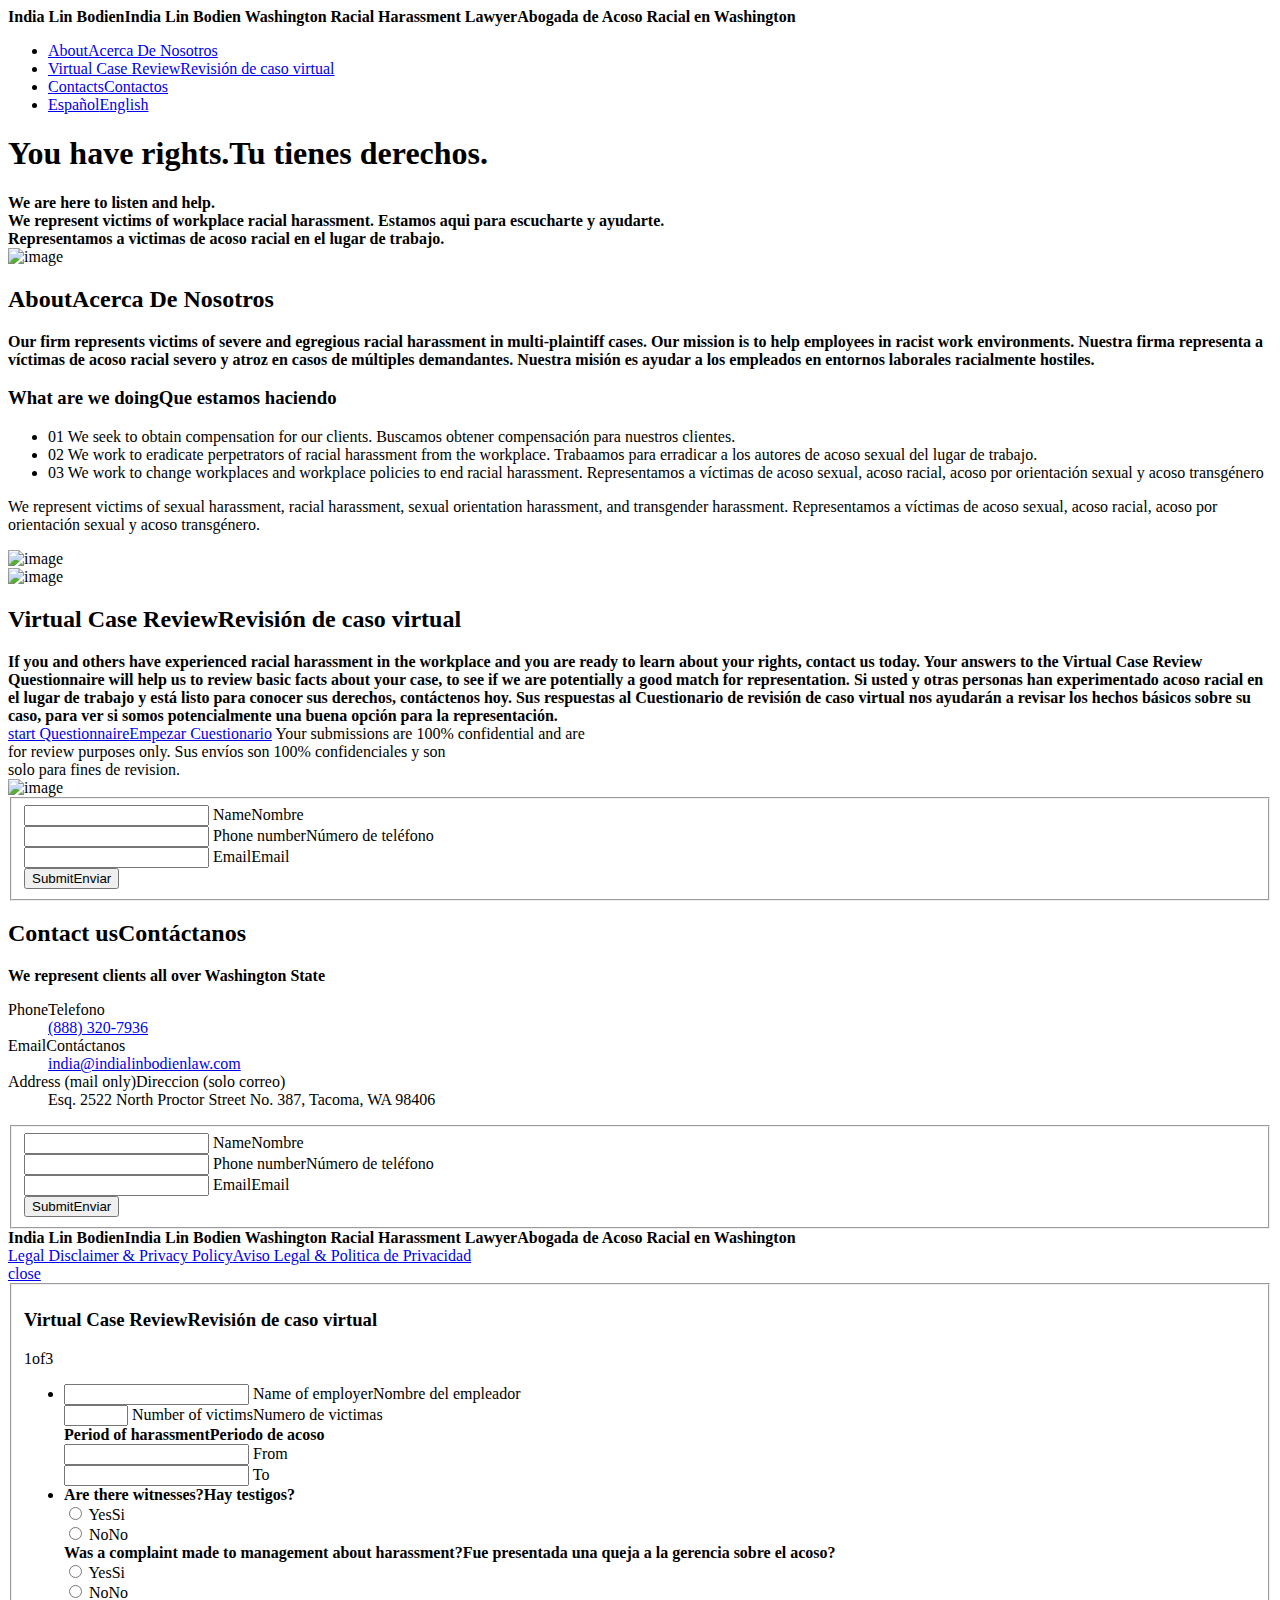
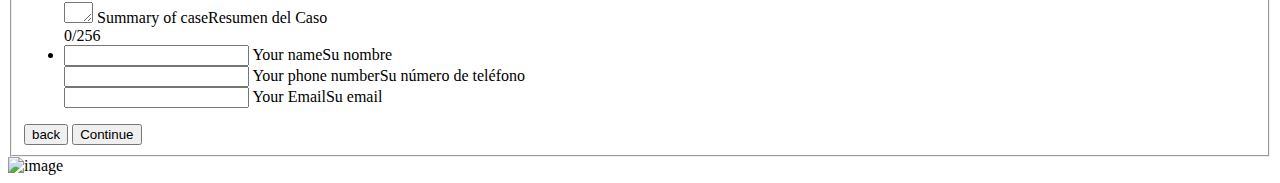
==== index.html @ b8a13ad1 "Create index.html" ====
<!DOCTYPE html>
<html lang="en">
<head>
	<meta http-equiv="Content-Type" content="text/html; charset=utf-8"/>
	<meta name="viewport"  content="width=device-width, initial-scale=1, maximum-scale=1, minimum-scale=1">
	<meta name="description" content="Sexual Radical">
	<link rel="shortcut icon" href="favicon.png" type="image/x-icon">
	<title>Sexual Harassment | Radical</title>
	<link rel="stylesheet" href="css/all.css" media="all"/>
</head>
<body>
<!--wrapper  start -->
	<div id="wrapper" class="wrapper">
		<div class="w1">
			<header id="header">
				<div class="head-holder">
					<strong class="logo">
						<span class="caption"><span class="english">India Lin Bodien</span><span class="spanish">India Lin Bodien</span></span>
						<span class="descript"><span class="english">Washington Racial Harassment Lawyer</span><span class="spanish">Abogada de Acoso Racial en Washington</span></span>
					</strong>
					<nav id="nav" class="nav">
						<div class="mobile-holder">
							<a href="#" class="link-open"><span></span><span></span><span></span></a>
							<ul class="menu">
								<li><a href="#" data-id="#about" class="scroll-to"><span class="english">About</span><span class="spanish">Acerca De Nosotros</span></a></li>
								<li><a data-id="#virtual" class="scroll-to" href="#"><span class="english">Virtual Case Review</span><span class="spanish">Revisión de caso virtual</span></a></li>
								<li><a data-id="#contact" class="scroll-to" href="#"><span class="english">Contacts</span><span class="spanish">Contactos</span></a></li>
								<li class="has-btn"><a class="btn" href="#"><span><span class="english">Español</span><span class="spanish">English</span></span></a></li>
							</ul>
						</div>
					</nav>
				</div>
			</header>
			<main id="main">
				<div id="intro" class="holder radical">
					<div class="content">
						<div class="text right">
							<h1><span class="english">You have rights.</span><span class="spanish">Tu tienes derechos.</span></h1>
							<strong class="caption">
								<span class="english">We are here to listen and help. <br /> We represent victims of workplace racial harassment.</span>
								<span class="spanish">Estamos aqui para escucharte y ayudarte.  <br /> Representamos a victimas de acoso racial en el lugar de trabajo.</span>
							</strong>
						</div>
					</div>
					<span class="faider-grad"></span>
				</div>
				<div id="about" class="holder">
					<div class="hold-img">
						<img src="images/image4.jpg" alt="image" />
					</div>
					<div class="content">
						<div class="text left">
							<h2><span class="english">About</span><span class="spanish">Acerca De Nosotros</span></h2>
							<strong class="caption">
								<span class="english">Our firm represents victims of severe and egregious racial harassment in multi-plaintiff cases. Our mission is to help employees in racist work environments.</span>
								<span class="spanish">Nuestra firma representa a víctimas de acoso racial severo y atroz en casos de múltiples demandantes. Nuestra misión es ayudar a los empleados en entornos laborales racialmente hostiles.</span>
							</strong>
							<h3><span class="english">What are we doing</span><span class="spanish">Que estamos haciendo</span></h3>
							<ul class="list">
								<li>
									<span class="number">01</span>
									<span class="inner-text">
										<span class="english">We seek to obtain compensation for our clients.</span>
										<span class="spanish">Buscamos obtener compensación para nuestros clientes.</span>
									</span>
								</li>
								<li>
									<span class="number">02</span>
									<span class="inner-text">
										<span class="english">We work to eradicate perpetrators of racial harassment from the workplace. </span>
										<span class="spanish">Trabaamos para erradicar a los autores de acoso sexual del lugar de trabajo.</span>
									</span>
								</li>
								<li>
									<span class="number">03</span>
									<span class="inner-text">
										<span class="english">We work to change workplaces and workplace policies to end racial harassment.</span>
										<span class="spanish">Representamos a víctimas de acoso sexual, acoso racial, acoso por orientación sexual y acoso transgénero</span>
									</span>
								</li>
							</ul>
							<p>
								<span class="english">We represent victims of sexual harassment, racial harassment, sexual orientation harassment, and transgender harassment.</span>
								<span class="spanish">Representamos a víctimas de acoso sexual, acoso racial, acoso por orientación sexual y acoso transgénero. </span>
							</p>
						</div>
						<div class="mobile-img">
							<img src="images/image4.jpg" alt="image" />
						</div>
					</div>
					
				</div>
				<div id="virtual" class="holder">
					<div class="hold-img">
						<img src="images/image5.jpg" alt="image" />
					</div>
					<div class="content">
						<div class="text right">
							<h2><span class="english">Virtual Case Review</span><span class="spanish">Revisión de caso virtual</span></h2>
							<div class="virtual-text">
								<strong class="caption">
									<span class="english">If you and others have experienced racial harassment in the workplace and you are ready to learn about your rights, contact us today. Your answers to the Virtual Case Review Questionnaire will help us to review basic facts about your case, to see if we are potentially a good match for representation.</span>
									<span class="spanish">Si usted y otras personas han experimentado acoso racial en el lugar de trabajo y está listo para conocer sus derechos, contáctenos hoy. Sus respuestas al Cuestionario de revisión de caso virtual nos ayudarán a revisar los hechos básicos sobre su caso, para ver si somos potencialmente una buena opción para la representación.</span>
								</strong>
								<div class="hold-btn">
									<a href="#form-steps" class="btn-red modal-link"><span><span class="english">start Questionnaire</span><span class="spanish">Empezar Cuestionario</span></span></a>
									<span class="btn-caption"><span class="english">Your submissions are 100% confidential and are <br /> for review purposes only.</span> <span  class="spanish">Sus envíos son 100% confidenciales y son <br /> solo para fines de revision.</span></span>
								</div>
							</div>
						</div>
						<div class="mobile-img">
							<img src="images/image5.jpg" alt="image" />
						</div>
					</div>
				</div>
				<div id="contact" class="holder">
					<div class="hold-img">
						<div class="form-block">
							<div class="content">
								<div id="form-block" class="form-holder">
									<form action="connection/connection.php" class="form">
										<fieldset>
											<div class="form-group">
												<input type="text" required  id="Name" name="Name" class="text-input" value="" />
												<label for="Name"><span class="english">Name</span><span class="spanish">Nombre</span></label>
											</div>
											<div class="form-group">
												<input type="text" required  id="Phone" name="Phone" class="text-input" value="" />
												<label for="Phone"><span class="english">Phone number</span><span class="spanish">Número de teléfono</span></label>
											</div>
											<div class="form-group">
												<input type="email" required  autocomplete="off" id="Email" name="Email" class="text-input" value="" />
												<label for="Email"><span class="english">Email</span><span class="spanish">Email</span></label>
											</div>
											<div class="hold-box">
												<button class="btn-red" type="submit"><span><span class="english">Submit</span><span class="spanish">Enviar</span></span></button>
											</div>
										</fieldset>
									</form>
								</div>
							</div>
						</div>
					</div>
					<div class="content">
						<div class="text left">
							<h2><span class="english">Contact us</span><span class="spanish">Contáctanos</span></h2>
							<strong class="caption">We represent clients all over Washington State </strong>
							<dl>
								<dt><span class="english">Phone</span><span class="spanish">Telefono</span></dt>
								<dd><a class="custom-link" href="tel:(888) 320-7936">(888) 320-7936</a></dd>
								<dt><span class="english">Email</span><span class="spanish">Contáctanos</span></dt>
								<dd><a class="custom-link" href="mailto:&#105;&#110;&#100;&#105;&#097;&#064;&#105;&#110;&#100;&#105;&#097;&#108;&#105;&#110;&#098;&#111;&#100;&#105;&#101;&#110;&#108;&#097;&#119;&#046;&#099;&#111;&#109;">&#105;&#110;&#100;&#105;&#097;&#064;&#105;&#110;&#100;&#105;&#097;&#108;&#105;&#110;&#098;&#111;&#100;&#105;&#101;&#110;&#108;&#097;&#119;&#046;&#099;&#111;&#109;</a></dd>
								<dt><span class="english">Address (mail only)</span><span class="spanish">Direccion (solo correo)</span></dt>
								<dd>Esq. 2522 North Proctor Street No. 387, Tacoma, WA 98406</dd>
							</dl>
						</div>
						<div class="mobile-img">
							<div  class="form-block">
								<div class="content">
									<div id="form-block" class="form-holder">
										<form action="connection/connection.php" class="form">
											<fieldset>
												<div class="form-group">
													<input type="text" required  id="Name" name="Name" class="text-input" value="" />
													<label for="Name"><span class="english">Name</span><span class="spanish">Nombre</span></label>
												</div>
												<div class="form-group">
													<input type="text" required  id="Phone" name="Phone" class="text-input" value="" />
													<label for="Phone"><span class="english">Phone number</span><span class="spanish">Número de teléfono</span></label>
												</div>
												<div class="form-group">
													<input type="email" required  autocomplete="off" id="Email" name="Email" class="text-input" value="" />
													<label for="Email"><span class="english">Email</span><span class="spanish">Email</span></label>
												</div>
												<div class="hold-box">
													<button class="btn-red" type="submit"><span><span class="english">Submit</span><span class="spanish">Enviar</span></span></button>
												</div>
											</fieldset>
										</form>
									</div>
								</div>
							</div>
						</div>
					</div>
				</div>
			</main>
		</div>
		<footer id="footer">
			<div class="footer-holder">
				<strong class="logo">
					<span class="caption"><span class="english">India Lin Bodien</span><span class="spanish">India Lin Bodien</span></span>
					<span class="descript"><span class="english">Washington Racial Harassment Lawyer</span><span class="spanish">Abogada de Acoso Racial en Washington</span></span>
				</strong>
				<div class="btn-holder">
					<a href="disclaimer.html" target="_blank" class="btn-footer"><span><span class="english">Legal Disclaimer &amp; Privacy Policy</span><span class="spanish">Aviso Legal & Politica de Privacidad</span></span></a>
				</div>
			</div>
		</footer>
	</div>
	<span class="fader "></span>
	<div id="form-steps" class="modal form-steps">
		<a class="close" href="#">close</a>
		<div class="holder-modal">
			<div class="form-block"> 
				<div class="form-holder">
					<form action="connection/connection.php"  class="form">
						<fieldset>
							<div class="head">
								<h3><span class="english">Virtual Case Review</span><span class="spanish">Revisión de caso virtual</span></h3>
								<span class="number-step">
									<span class="current">1</span>of<span class="total">3</span>
								</span>
							</div>
							<ul class="step-tabs">
								<li class="active" >
									<div class="form-group">
										<input type="text" required  id="nameEmployer" name="nameEmployer" class="text-input" value="" />
										<label for="nameEmployer"><span class="english">Name of employer</span><span class="spanish">Nombre del empleador</span></label>
									</div>
									<div class="form-group">
										<input type="number" min="1" max="100" required  id="number-of-victims" name="number-of-victims" class="text-input" value="" />
										<label for="number-of-victims"><span class="english">Number of victims</span><span class="spanish">Numero de victimas</span></label>
									</div>
									<div class="form-wrap date">
										<strong class="title"><span class="english">Period of harassment</span><span class="spanish">Periodo de acoso</span></strong>
										<div class="hold-box ">
											<div class="form-group">
												<input type="text" readonly  id="date-from" name="Period-from" class="text-input date-picker" value="" />
												<label for="date-from">From</label>
											</div>
											<div class="form-group">
												<input type="text"  readonly  id="date-to" name="Period-to" class="text-input date-picker" value="" />
												<label for="date-to">To</label>
											</div>
										</div>
									</div>
								</li>
								<li>
									<div class="form-wrap">
										<strong class="title"><span class="english">Are there witnesses?</span><span class="spanish">Hay testigos?</span></strong>
										<div class="hold-radio-box">
											<div class="hold-radio first">
												<input type="radio" required name="witnesses" id="witnesses" />
												<label for="witnesses"><span class="english">Yes</span><span class="spanish">Si</span></label>
											</div>
											<div class="hold-radio">
												<input type="radio" required name="witnesses" id="witnesses1" />
												<label for="witnesses1"><span class="english">No</span><span class="spanish">No</span></label>
											</div>
										</div>
									</div>
									<div class="form-wrap">
										<strong class="title"><span class="english">Was a complaint made to management about harassment?</span><span class="spanish">Fue presentada una queja a la gerencia sobre el acoso?</span></strong>
										<div class="hold-radio-box">
											<div class="hold-radio first">
												<input type="radio" required name="harassment" id="harassment" />
												<label for="harassment"><span class="english">Yes</span><span class="spanish">Si</span></label>
											</div>
											<div class="hold-radio">
												<input type="radio" required name="harassment" id="harassment1" />
												<label for="harassment1"><span class="english">No</span><span class="spanish">No</span></label>
											</div>
										</div>
									</div>
									<div class="form-text">
										<div class="form-group">
											<textarea maxlength="256" id="textarea" class="text-input"  name="Summary" cols="1" rows="1"></textarea>
											<label for="textarea"><span class="english">Summary of case</span><span class="spanish">Resumen del Caso</span></label>
										</div>
										<span class="count-symbols"><span class="number">0</span>/<span class="total">256</span></span>
									</div>
								</li>
								<li class=" last">
									<div class="form-group">
										<input type="text" required  id="modalName" name="Name" class="text-input" value="" />
										<label for="modalName"><span class="english">Your name</span><span class="spanish">Su nombre</span></label>
									</div>
									<div class="form-group">
										<input type="text" required  id="modalPhone" name="Phone" class="text-input" value="" />
										<label for="modalPhone"><span class="english">Your phone number</span><span class="spanish">Su número de teléfono</span></label>
									</div>
									<div class="form-group">
										<input type="email" required autocomplete="off" id="modalEmail" name="Email" class="text-input" value="" />
										<label for="modalEmail"><span class="english">Your Email</span><span class="spanish">Su email</span></label>
									</div>
								</li>
							</ul>
							<div class="hold-box">
								<button class="btn-arrow" type="button"><span>back</span></button>
								<button class="btn-red" type="button"><span>Continue</span></button>
							</div>
						</fieldset>
					</form>
				</div>
				
			</div>
			<div class="image-holder">
				<img src="images/image.jpg" alt="image" />
			</div>
		</div>
	</div>
	<script src="js/jquery-3.5.1.min.js"></script>
	<script src="js/jquery-ui.min.js"></script>
	<script src="js/main.js"></script>
</body>

</html>
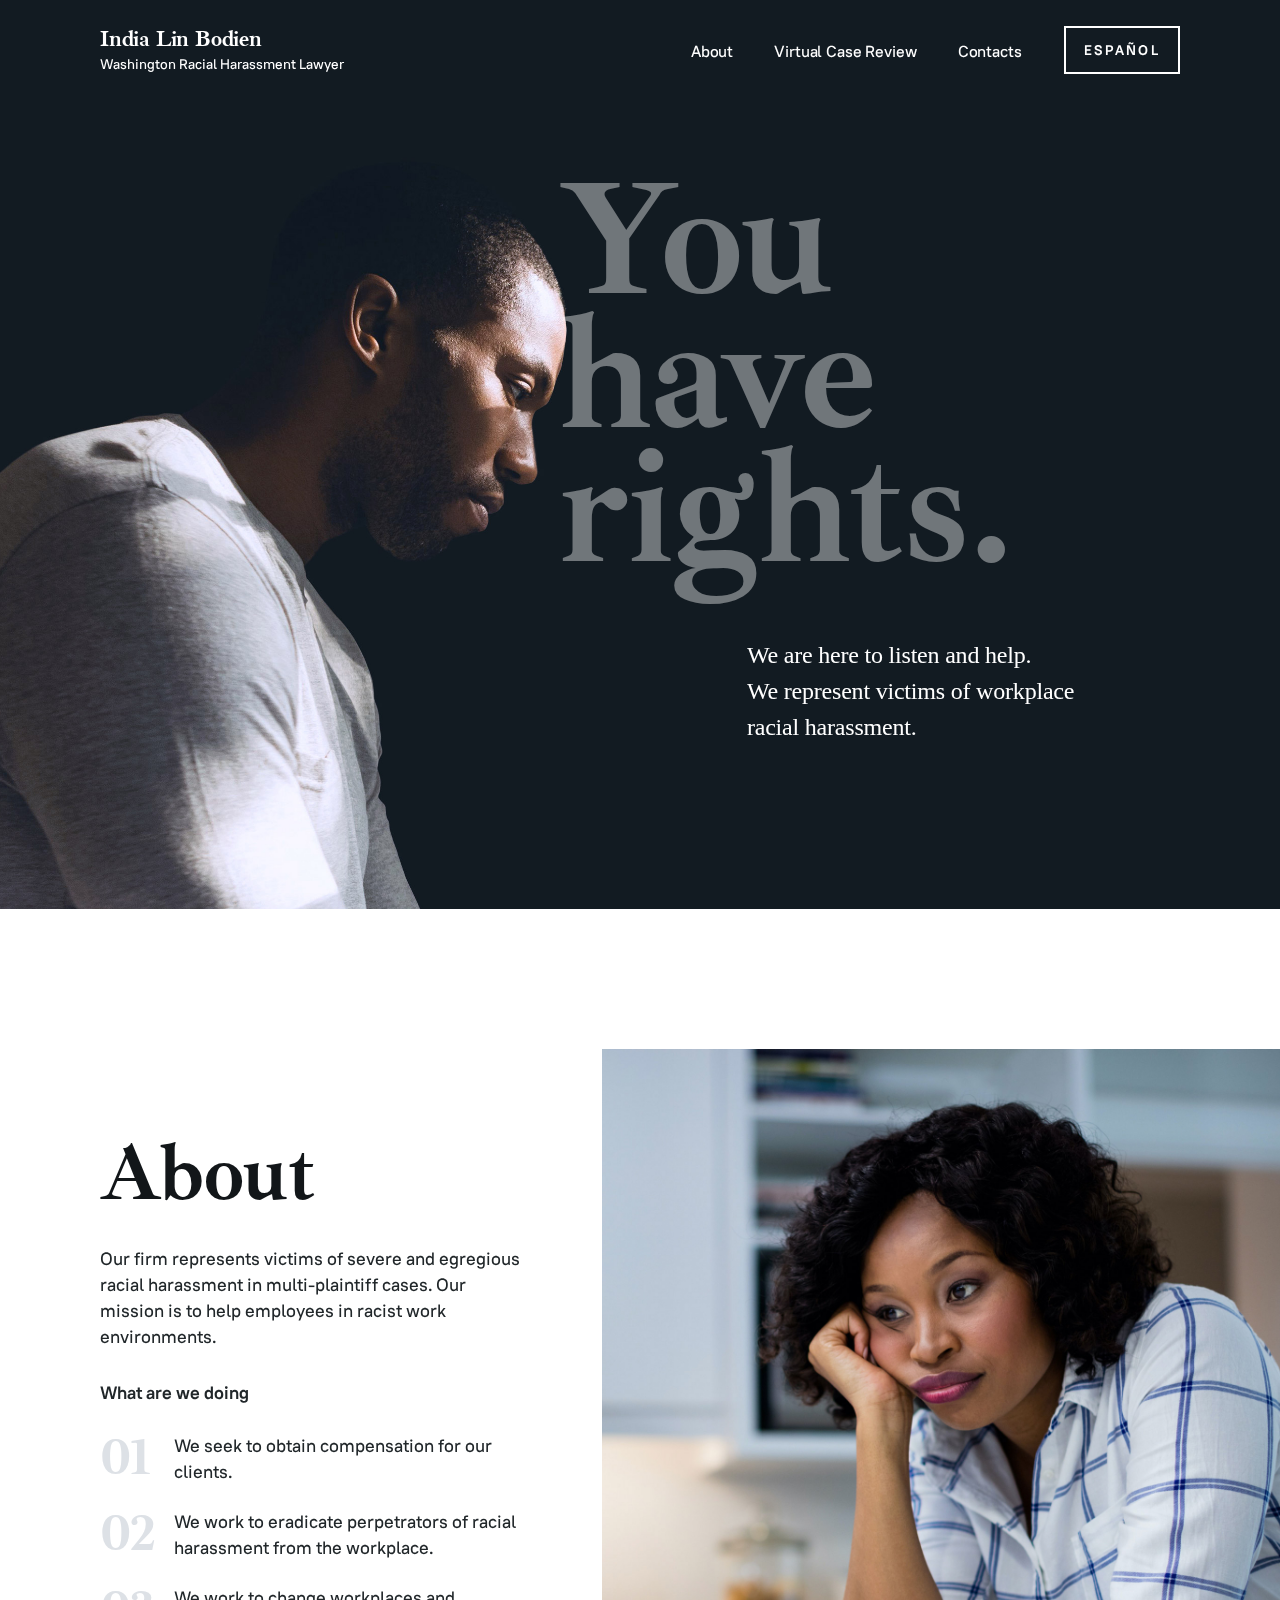
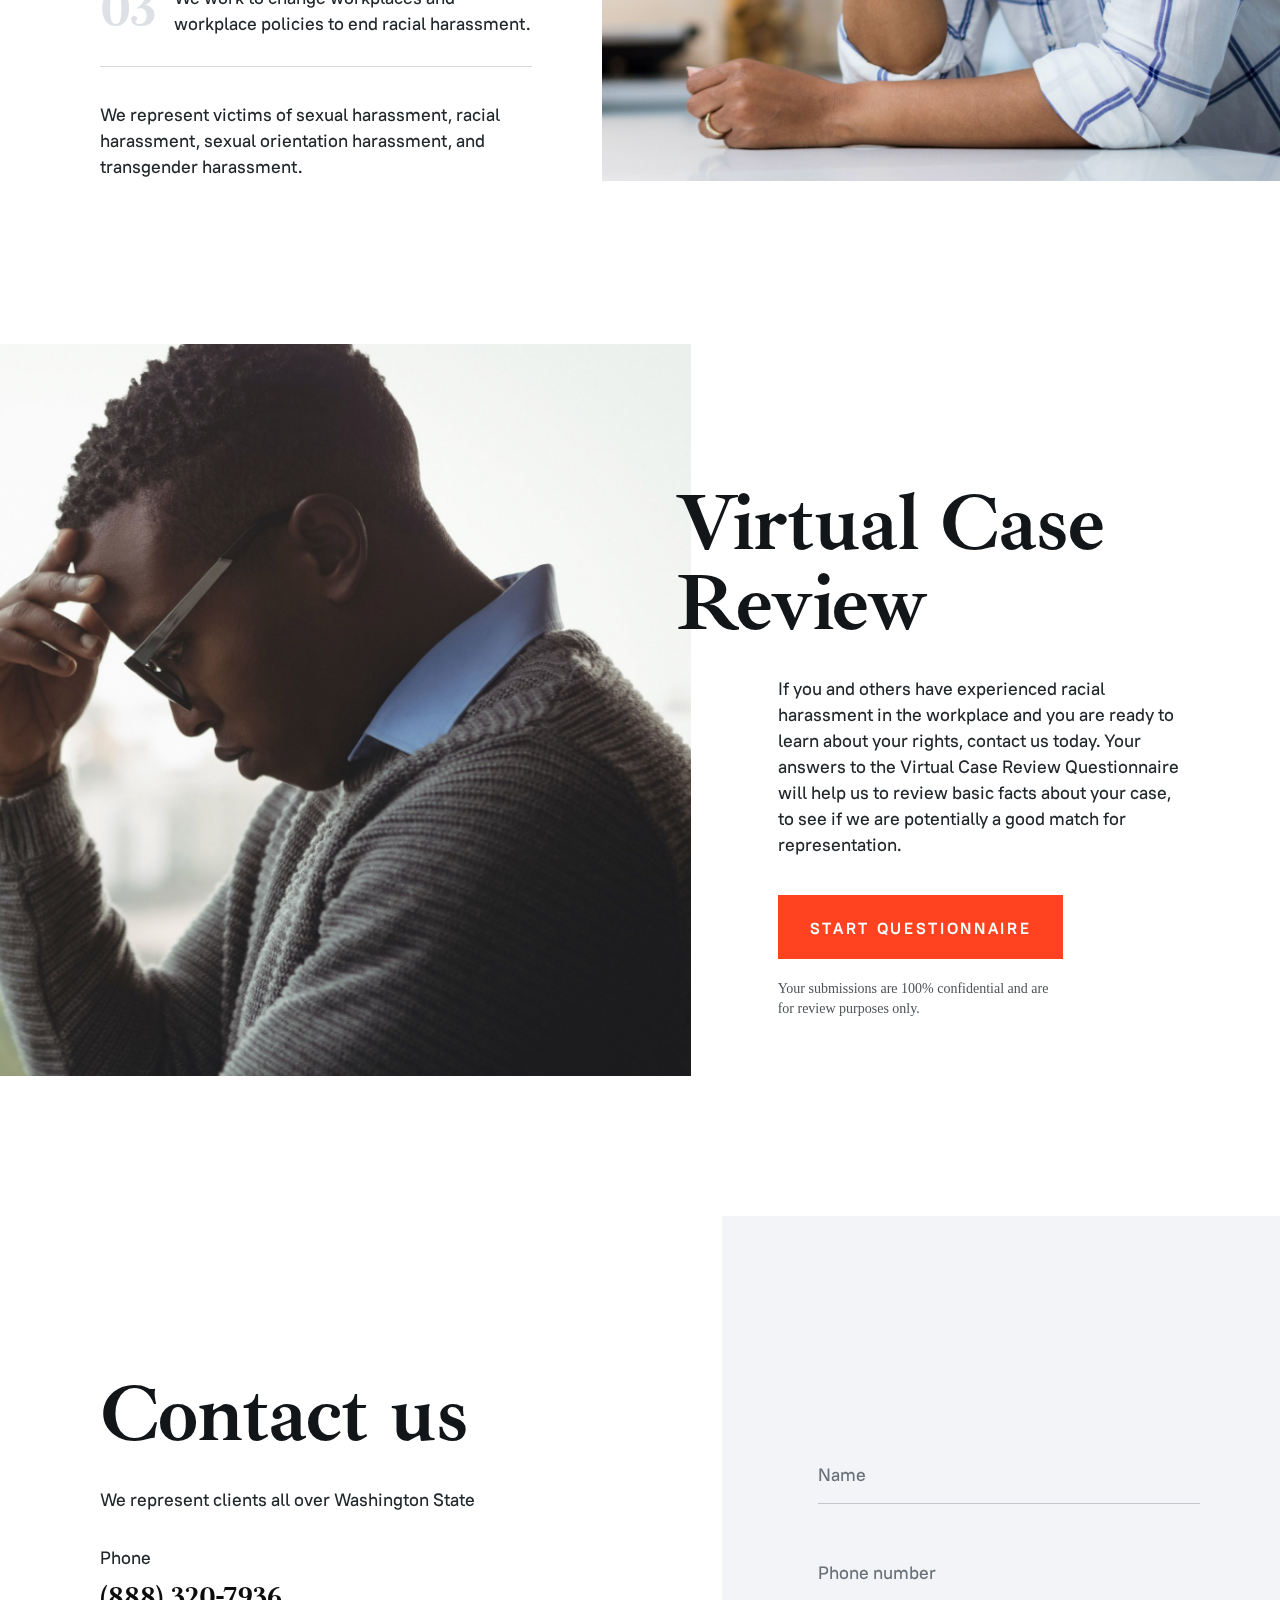
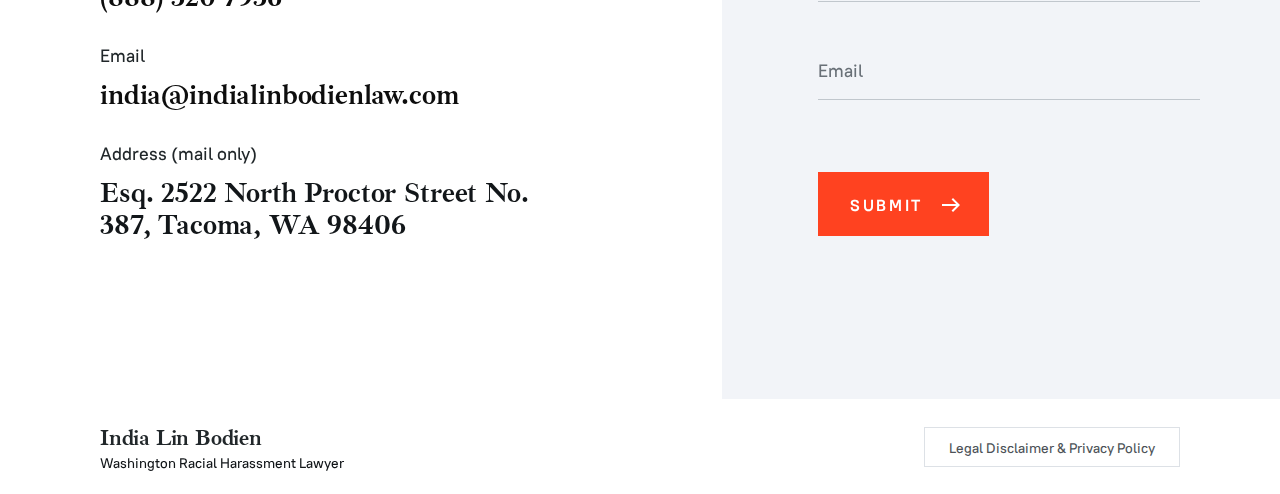
==== commit d9bf14ee: "modifies css, js, and img paths.Fixes typo." ====
--- a/index.html
+++ b/index.html
@@ -3,10 +3,10 @@
 <head>
 	<meta http-equiv="Content-Type" content="text/html; charset=utf-8"/>
 	<meta name="viewport"  content="width=device-width, initial-scale=1, maximum-scale=1, minimum-scale=1">
-	<meta name="description" content="Sexual Radical">
+	<meta name="description" content="Racial Harassment Lawyer Washington State">
 	<link rel="shortcut icon" href="favicon.png" type="image/x-icon">
-	<title>Sexual Harassment | Radical</title>
-	<link rel="stylesheet" href="css/all.css" media="all"/>
+	<title>Racial Harassment</title>
+	<link rel="stylesheet" href="/css/all.css" media="all"/>
 </head>
 <body>
 <!--wrapper  start -->
@@ -46,7 +46,7 @@
 				</div>
 				<div id="about" class="holder">
 					<div class="hold-img">
-						<img src="images/image4.jpg" alt="image" />
+						<img src="/images/image4.jpg" alt="image" />
 					</div>
 					<div class="content">
 						<div class="text left">
@@ -85,14 +85,14 @@
 							</p>
 						</div>
 						<div class="mobile-img">
-							<img src="images/image4.jpg" alt="image" />
-						</div>
-					</div>
-					
+							<img src="/images/image4.jpg" alt="image" />
+						</div>
+					</div>
+
 				</div>
 				<div id="virtual" class="holder">
 					<div class="hold-img">
-						<img src="images/image5.jpg" alt="image" />
+						<img src="/images/image5.jpg" alt="image" />
 					</div>
 					<div class="content">
 						<div class="text right">
@@ -109,7 +109,7 @@
 							</div>
 						</div>
 						<div class="mobile-img">
-							<img src="images/image5.jpg" alt="image" />
+							<img src="/images/image5.jpg" alt="image" />
 						</div>
 					</div>
 				</div>
@@ -201,7 +201,7 @@
 	<div id="form-steps" class="modal form-steps">
 		<a class="close" href="#">close</a>
 		<div class="holder-modal">
-			<div class="form-block"> 
+			<div class="form-block">
 				<div class="form-holder">
 					<form action="connection/connection.php"  class="form">
 						<fieldset>
@@ -292,16 +292,16 @@
 						</fieldset>
 					</form>
 				</div>
-				
+
 			</div>
 			<div class="image-holder">
-				<img src="images/image.jpg" alt="image" />
+				<img src="/images/image.jpg" alt="image" />
 			</div>
 		</div>
 	</div>
-	<script src="js/jquery-3.5.1.min.js"></script>
-	<script src="js/jquery-ui.min.js"></script>
-	<script src="js/main.js"></script>
+	<script src="/js/jquery-3.5.1.min.js"></script>
+	<script src="/js/jquery-ui.min.js"></script>
+	<script src="/js/main.js"></script>
 </body>
 
 </html>
--- a/css/all.css
+++ b/css/all.css
@@ -0,0 +1,1571 @@
+@font-face {
+	font-family:'Conv_PT_Medium';
+	src: url('../fonts/PT Root UI_Medium.eot');
+	src: url('../fonts/PT Root UI_Medium.woff') format('woff'), 
+		url('../fonts/PT Root UI_Medium.ttf') format('truetype'), 
+		url('../fonts/PT Root UI_Medium.svg') format('svg');
+	font-weight: normal;
+	font-style: normal;
+}
+@font-face {
+	font-family: 'Conv_PT_Bold';
+	src: url('../fonts/PT Root UI_Bold.eot');
+	src: url('../fonts/PT Root UI_Bold.woff') format('woff'), 
+	url('../fonts/PT Root UI_Bold.ttf') format('truetype'), 
+	url('../fonts/PT Root UI_Bold.svg') format('svg');
+	font-weight: normal;
+	font-style: normal;
+}
+@font-face {
+    font-family: 'ibarra_real_novabold';
+    src: url('../fonts/ibarrarealnova-bold-webfont.woff2') format('woff2'),
+         url('../fonts/ibarrarealnova-bold-webfont.woff') format('woff');
+    font-weight: normal;
+    font-style: normal;
+}
+
+html, body {
+	height: 100%;
+}
+
+body {
+	color: #21272A;
+	background: #fff;
+	min-width: 320px;
+	margin:0;
+	padding:0;
+	-webkit-backface-visibility: hidden;
+	-moz-backface-visibility: hidden;
+	-ms-backface-visibility: hidden;
+	-webkit-overflow-scrolling: touch;
+	-webkit-tap-highlight-color: rgba(0, 0, 0, 0);
+	font: 18px/26px 'Conv_PT_Medium', Helvetica, sans-serif;
+	-webkit-font-smoothing: antialiased;
+	-moz-osx-font-smoothing: grayscale;
+	-webkit-font-smoothing: antialiased;
+}
+
+/* General reset */
+form, fieldset {
+  margin: 0;
+  padding: 0;
+  border-style: none;
+}
+
+img {
+  border-style: none;
+  vertical-align: top;
+}
+
+input, select, textarea {
+  vertical-align: middle;
+  font: 12px 'Conv_PT_Medium', helvetica, sans-serif;
+}
+
+a {
+  color: #0D0D0D;
+  text-decoration: none;
+  position:relative;
+}
+a.link-custom:after {+	content:"";+	display:block;+	clear:both;
+	-webkit-transition: all  0.2s ease-out;
+	-moz-transition: all  0.2s ease-out;
+	-o-transition: all  0.2s ease-out;
+	transition: all 0.2s ease-out;
+	bottom:0;
+	left:0;
+	height:1px;
+	width:0;
+	background:#0D0D0D;
+}
+a:hover {
+  text-decoration: none;
+}
+a.link-custom:hover:after{
+	width:100%;
+} 
+
+article, aside, details, figcaption, figure,
+footer, header, hgroup, menu, nav, section {
+  display: block;
+}
+
+figure {
+  margin: 0;
+}
+
+button::-moz-focus-inner {
+  padding: 0;
+  border: 0;
+}
+
+html {
+  -webkit-text-size-adjust: none;
+}
+*, :after, :before {
+    box-sizing: border-box;
+}
+a:focus,
+a:hover {
+  outline: none;
+  outline: 0;
+}
+h1,h2,h3,h3,h5{
+	font-weight:normal;
+	margin:0 0 15px;
+	font-family: 'ibarra_real_novabold';
+}
+.custom-link{
+	position:relative;
+	display:inline-block;+	vertical-align:top;
+}
+
+.custom-link:after {
+	content:"";
+	display:block;
+	clear:both;
+	position:absolute;
+	bottom:0;
+	left:0;
+	background:#121619;
+	width:0;
+	height:1px;
+	-webkit-transition: all  0.3s ease-out;
+	-moz-transition: all  0.3s ease-out;
+	-o-transition: all  0.3s ease-out;
+	transition: all 0.3s ease-out;
+}
+.custom-link:hover:after {
+	width:100%;
+}
+#wrapper{
+	width:100%;
+	overflow:hidden;
+	padding-top:100px;
+}
+#header{
+	width:100%;
+	margin:0 auto;
+	position:absolute;
+	left:0;
+	right:0;
+	top:100px;
+	z-index:10;
+	margin-top:-100px;
+	-webkit-transition: margin-top 0.2s linear;
+	-moz-transition: margin-top 0.2s linear;
+	-o-transition: margin-top 0.2s linear;
+	transition: margin-top 0.2s linear;
+}
+#header.sticky,
+.disclaimer #header{
+	position: fixed;
+	top:0;
+	margin-top:0;
+	background:#fff;
+	z-index:20;
+	box-shadow: 0 1px 0 0 #DDE1E6;
+}
+#main{
+	margin-top:-100px;
+}
+
+#header:after {+	content:"";+	display:block;+	clear:both;+}
+#header .logo{
+	float:left;
+	font-weight:normal;
+}
+#header .head-holder{
+	max-width:1080px;
+	margin:0 auto;
+	color: #FFFFFF;
+	padding:26px 0 ;
+}
+#header.sticky .head-holder,
+.disclaimer #header .head-holder{
+	padding:17px 0 0;
+}
+.disclaimer #header .head-holder{
+	padding:17px 0;
+}
+#header .head-holder:after {+	content:"";+	display:block;+	clear:both;+}
+#header .logo .caption{
+	font-family: "ibarra_real_novabold";
+	font-size: 22px;
+	letter-spacing: -0.2px;
+	line-height: 28px;
+	display:block;
+	color:#fff;
+	margin:0;
+}
+#header.sticky .logo .caption,
+.disclaimer #header .logo .caption{
+	color:#121619;
+}
+.disclaimer #header .logo .caption{
+	margin:12px 0 0;
+}
+.disclaimer .holder{
+	padding:140px 0 0;
+}
+#header.sticky .logo .descript,
+.disclaimer #header .logo .descript{
+	color: #4D5358;
+}
+#header .logo .descript{
+	font-size: 14px;
+	letter-spacing: 0;
+	line-height: 20px;
+	display:block;
+}
+.mobile-holder{
+	float:right;
+	width:auto;
+}
+.nav{
+	float:right;
+}
+.nav .menu{
+	margin:0;+	padding:0;+	list-style:none;
+	width:100%;
+	overflow:hidden;
+}
+.nav .menu li{
+	float:left;
+	margin:0 0 0 41px;
+	padding:4px 0 0 ;
+}
+.nav .menu li.has-btn{
+	padding:0;
+	margin:0 0 0 42px;
+}
+.nav .menu a{
+	font-size: 16px;
+	letter-spacing: -0.13px;
+	line-height: 22px;
+	padding:10px 0;
+	display:block;
+	position:relative;
+	color:#fff;
+}
+#header.sticky .nav .menu a,
+.disclaimer #header .nav .menu a{
+	color: #121619;
+	padding-bottom:30px;
+}
+.nav .menu a:after {+	content:"";
+	display:block;
+	clear:both;
+	height:2px;
+	width:0;
+	position:absolute;
+	bottom:0;
+	left:0;
+	background:#fff;
+	-webkit-transition: all  0.2s ease-out;
+	-moz-transition: all  0.2s ease-out;
+	-o-transition: all  0.2s ease-out;
+	transition: all 0.2s ease-out;+}
+.nav .menu li a:hover:after{
+	width:100%;
+}
+.nav .menu a.btn{
+	padding:11px 18px;
+	text-transform:uppercase;
+	border: 2px solid #FFFFFF;
+	font-family: 'Conv_PT_Bold';
+	letter-spacing: 2.33px;
+	font-size: 14px;
+	line-height: 22px;;
+}
+#header.sticky .nav .menu a:hover,
+.disclaimer #header .nav .menu a:hover{
+	color: #FF4220;
+}
+#header.sticky .nav .menu a:after:hover,
+.disclaimer #header .nav .menu a:after:hover{
+	width:0;
+}
+
+#header.sticky .nav .menu a:after,
+.disclaimer #header .nav .menu a:after{
+	background:#FF4220;
+}
+#header.sticky  .nav .menu li a:hover:after,
+.disclaimer #header  .nav .menu li a:hover:after{
+	width:0;
+}
+#header.sticky .nav .menu li.active a:hover:after,
+.disclaimer #header .nav .menu li.active a:hover:after{
+	width:100%;
+}
+#header.sticky .nav .menu a.btn,
+.disclaimer #header .nav .menu a.btn{
+	border: 1px solid #DDE1E6;
+	background-color: #FFFFFF;
+	padding:12px 18px;
+}
+
+.nav .menu li.active a:after{
+	width:100%;
+}
+
+#header.sticky .nav .menu a.btn:after {display:none;}
+.nav .menu a.btn:after {
+	height:100%;
+	z-index:1;
+}
+.nav .menu a.btn:hover:after{
+	width:100%;
+}
+.nav .menu a.btn span{
+	position:relative;
+	z-index:3;
+}
+.nav .menu a.btn:hover{
+	color:#21272A;
+}
+.nav .menu a.btn:focus{
+	border: 2px solid #FFFFFF;
+	background-color: rgba(255,255,255,0.2);
+	color:#fff;
+}
+.nav .menu a.btn:focus:after{
+	display:none;
+	
+}
+.holder{
+	width:100%;
+	position:relative;
+	overflow:hidden;
+}
+.content{
+	max-width:1080px;
+	margin:0 auto;
+}
+.content:after {+	content:"";+	display:block;+	clear:both;+}
+
+#intro{
+	padding:178px 0 134px;
+	background: url(../images/bg.jpg) no-repeat 50% 50%;
+	background-size:cover;
+	position:relative;
+}
+#intro.radical{
+	background-image:url(../images/bg2.jpg);
+}
+#intro.radical .content{
+	position:relative;
+	z-index:2;
+}
+#intro.radical .faider-grad{
+	position:absolute;
+	display:none;
+	left:0;
+	top:0;
+	right:0;
+	bottom:0;
+	text-indent:-9999px;
+	overflow:hidden;
+	background: linear-gradient(to right, rgba(0,0,0,0.6), rgba(0,0,0,0));
+}
+.content .text{
+	width:40%;
+}
+.content .text.right{
+	float:right;
+	width:57.6%;
+	position:relative;
+}
+.content h1{
+	color: rgba(255,255,255,0.4);
+	font-size: 164px;
+	font-weight: bold;
+	letter-spacing: -1.74px;
+	line-height: 134px;
+	margin:0 0 57px;
+}
+.caption{
+	display:block;
+	color: #21272A;
+	font-size: 18px;
+	letter-spacing: 0;
+	line-height: 26px;
+	margin:0 0 30px;
+	font-weight:normal;
+}
+.content h2{
+	color: #121619;
+	font-size: 80px;
+	letter-spacing: -1px;
+	line-height: 80px;
+	margin:0 0 31px;
+}
+#intro .caption{
+	color: #FFFFFF;
+	font-family: Larsseit;
+	font-size: 24px;
+	letter-spacing: -0.2px;
+	line-height: 36px;
+	padding-left:189px;
+	padding-right:70px;
+}
+.content h3{
+	color: #21272A;
+	font-size: 18px;
+	letter-spacing: 0;
+	line-height: 26px;
+	margin:0 0 27px;
+	font-family: 'Conv_PT_Bold';
+}
+.content .list{
+	margin:0 0 35px;+	padding:0 0 5px;+	list-style:none;
+	width:100%;
+	overflow:hidden;
+	border-bottom:1px solid #D8D8D8;
+}
+.list li{
+	width:100%;
+	overflow:hidden;
+	margin: 0 0 24px;
+	display: grid;
+	grid-gap:18px;
+	grid-template-columns: 56px 1fr;
+}
+.content p{
+	margin:0 0 24px;
+}
+.list li .number{
+	color: #DDE1E6;
+	font-family: "ibarra_real_novabold";
+	font-size: 52px;
+	letter-spacing: -1.14px;
+	line-height: 52px;
+	display:block;
+}
+.list li .inner-text{
+	color: #21272A;
+	font-size: 18px;
+	letter-spacing: 0;
+	line-height: 26px;
+	display:block;
+}
+#about {
+	padding:140px 0 0;
+}
+#about .text{
+	padding-top:86px;
+}
+#about .hold-img{
+	float:left;
+	width:57.6%;
+	max-width:788px;
+	margin:0 -100% 0 47%;
+}
+#about .hold-img img{
+	width:100%;
+	height:auto;
+}
+#virtual {
+	padding:140px 0 0;
+}
+#contact {
+	padding:140px 0 0;
+}
+#virtual .hold-img{
+	float:right;
+	width:57.6%;
+	max-width:788px;
+	margin:0 46% 0 -100%;
+}
+#virtual .hold-img img{
+	width:100%;
+	height:auto;
+}
+
+#virtual .text{
+	padding-top:141px;
+	width:46.7%;
+}
+.virtual-text{
+	padding:0 0 0 102px;
+}
+.btn-caption{
+	display:block;
+	color: #4D5358;
+	font-family: Larsseit;
+	font-size: 14px;
+	letter-spacing: 0;
+	line-height: 20px;
+	margin: 0 0 10px;
+	
+}
+.btn-red{
+	display:inline-block;+	vertical-align:top;+	font-family: 'Conv_PT_Bold';
+	color: #FFFFFF;
+	font-size: 16px;
+	letter-spacing: 2.67px;
+	line-height: 24px;
+	text-transform:uppercase;
+	outline:none;
+	position:relative;
+	background:#FF4220;
+	border: 2px solid #FF4220;
+	padding:19px 30px 17px;
+	margin:0 0 20px;
+	cursor:pointer;
+}
+.virtual-text .hold-btn{
+	padding:7px 0 0;
+	margin:0 0 10px;
+	width:100%;
+	overflow:hidden;
+}
+.btn-red span{
+	position:relative;
+	z-index:3;
+}
+.btn-red:after {
+	content:"";
+	display:block;
+	clear:both;
+	position:absolute;
+	left:0;
+	top:0;
+	bottom:0;
+	width:0;
+	background:#FF4220;
+	-webkit-transition: all  0.2s ease-out;
+	-moz-transition: all  0.2s ease-out;
+	-o-transition: all  0.2s ease-out;
+	transition: all 0.2s ease-out;
+	z-index:2;
+}
+.btn-red:hover{
+	border: 2px solid #E63C1E;
+}
+.btn-red:hover:after{
+	width:100%;
+	background: #E63C1E;
+}
+.btn-red:focus{
+	border: 2px solid rgba(255,255,255,0.2);
+	background-color: #BF3219;
+}
+#contact .hold-img{
+	float:right;
+	width:43.6%;
+	background-color: #F2F4F8;
+}
+#contact .hold-img .form-block {
+	padding:230px 80px 123px 96px;
+	max-width:787px;
+}
+#contact .text{
+	padding-top:160px;
+}
+.content dl {+	width:100%;+	position:relative;+	overflow:hidden;+	margin:0;
+	padding:2px 0 0;+}+.content dl dt {
+	color: #21272A;
+	font-size: 18px;
+	letter-spacing: 0;
+	line-height: 26px;+	display:block;
+	margin:0 0 11px;+}+.content dl dd {
+	padding:0;
+	margin:0 0 29px;+	display:block;
+	color: #121619;
+	font-family: "ibarra_real_novabold";
+	font-size: 28px;
+	font-weight: 600;
+	letter-spacing: -0.16px;
+	line-height: 32px;+}
+.form-holder{
+	width:100%;
+	overflow:hidden;
+	position: relative;
+}
+.form-group{
+	margin:0 0 40px;
+	width:100%;
+	overflow:hidden;
+	position:relative;
+}
+.form-group label{
+	position:absolute;
+	top:50%;
+	color: #697077;
+	font-size: 18px;
+	letter-spacing: 0;
+	line-height: 26px;
+	left:0;
+	margin-top:-13px;
+	-webkit-transition: all  0.3s ease-out;
+	-moz-transition: all  0.3s ease-out;
+	-o-transition: all  0.3s ease-out;
+	transition: all 0.3s ease-out;
+}
+.form-group .text-input{
+	width:100%;
+	padding:23px 0 8px;
+	margin:0;
+	outline:none;
+	background:none;
+	font-family: 'Conv_PT_Medium';
+	color: #121619;
+	font-size: 18px;
+	letter-spacing: 0;
+	line-height: 26px;
+	border: none;
+	border-bottom:1px solid #C1C7CD;
+	-moz-appearance: none;
+	-webkit-appearance: none;
+	resize:vertical;
+}
+.form-group.error .text-input{
+	border-bottom-color:#BF3219;
+}
+.form-group.error label{
+	color:#BF3219;
+}
+.form-group:after {
+	content:"";
+	display:block;
+	clear:both;
+	position:absolute;
+	bottom:0;
+	left:0;
+	background:#121619;
+	width:0;
+	height:2px;
+	-webkit-transition: width  0.3s ease-out;
+	-moz-transition: width  0.3s ease-out;
+	-o-transition: width  0.3s ease-out;
+	transition: width 0.3s ease-out;
+}
+
+.text-input:focus + label{
+	top:0;
+	font-size: 14px;
+	margin-top:0;
+}
+.form-group.typing:after{
+	width:100%;
+}
+.form-group.has-value label{
+	top:0;
+	font-size: 14px;
+	margin-top:0;
+}
+.form-group.has-value .text-input{
+	border-bottom:1px solid #121619;
+}
+.form-holder .hold-box{
+	padding:32px 0 0;
+	margin:0 0 20px;
+	width:100%;
+	overflow:hidden;
+}
+.form-holder .hold-box .btn-red{
+	padding:19px 24px 17px 30px;
+}
+.form-holder .hold-box .btn-red>span{
+	display:inline-block;+	vertical-align:top;
+	padding:0 40px 0 0;
+	background: url(../images/arrow.svg) no-repeat 100% 50%;
+}
+.form-holder .hold-box .btn-red.complete span{
+	background:none;
+	padding:0;
+}
+#footer{
+	width:100%;
+	overflow:hidden;
+}
+.footer-holder .logo{
+	float:left;
+	font-weight:normal;
+}
+.footer-holder{
+	max-width:1080px;
+	margin:0 auto;
+	color: #121619;
+	padding:26px 0 21px;
+}
+.footer-holder:after {
+	content:"";
+	display:block;
+	clear:both;
+}
+.footer-holder .logo .caption{
+	font-family: "ibarra_real_novabold";
+	font-size: 22px;
+	letter-spacing: -0.2px;
+	line-height: 28px;
+	display:block;
+	color:##121619;
+	margin:0;
+}
+.footer-holder .logo .descript{
+	font-size: 14px;
+	letter-spacing: 0;
+	line-height: 20px;
+	display:block;
+}
+
+.footer-holder .btn-holder{
+	float:right;
+	padding:2px 0 0;
+}
+.footer-holder .btn-footer{
+	display:inline-block;+	vertical-align:top;+	color: #4D5358;
+	font-size: 14px;
+	letter-spacing: 0;
+	line-height: 20px;
+	border: 1px solid #DDE1E6;
+	background-color: #FFFFFF;
+	position:relative;
+	outline:none;
+	padding:10px 24px 8px;
+	-webkit-transition: all  0.3s ease-out;
+	-moz-transition: all  0.3s ease-out;
+	-o-transition: all  0.3s ease-out;
+	transition: all 0.3s ease-out;
+}
+.footer-holder .btn-footer:hover{
+	border: 1px solid #4D5358;
+  background-color: #FFFFFF;
+  color: #4D5358;
+}
+.footer-holder .btn-footer:focus{
+	border: 1px solid #DDE1E6;
+	background-color: #F2F4F8;
+	color: #4D5358;
+}
+#header.sticky .nav .menu a.btn,
+.disclaimer #header .nav .menu a.btn{
+	border: 1px solid #DDE1E6;
+	background-color: #FFFFFF;
+	padding:12px 18px;
+}
+#header.sticky .nav .menu a.btn:hover,
+.disclaimer #header .nav .menu a.btn:hover{
+	border: 1px solid #4D5358;
+	background-color: #FFFFFF;
+	color: #4D5358;
+}
+#header.sticky .nav .menu a.btn:focus,
+.disclaimer #header .nav .menu a.btn:focus{
+	border: 1px solid #DDE1E6;
+	background-color: #F2F4F8;
+	color: #4D5358;
+}
+.mobile-img{
+	display:none;
+}
+.link-open{
+	background: url(../images/menu-icon@1x.svg) no-repeat 50% 50%;
+	height: 36px;
+	width: 36px;
+	text-indent:-9999px;
+	overflow:hidden;
+}
+#header.open .link-open{
+	background: url(../images/close-icon@1x.svg) no-repeat 50% 50% !important;
+}
+
+/*modal*/
+
+.modal {+	width: 896px;+	padding:0;+	position:fixed;+	z-index:1000;
+	left:-9999px;
+	top:-9999px;+	background:#fff;
+	opacity:0;
+	overflow:hidden;
+	transition: opacity ease .5s;+}
+.holder-modal{
+	width:100%;
+	overflow:hidden;
+	position:relative;
+}
+.holder-modal .form-block{
+	float:left;
+	width:50%;
+	background:#fff;
+	position:relative;
+}
+.holder-modal .image-holder{
+	float:left;
+	width:50%;
+}
+.holder-modal .image-holder img{
+	width:auto;
+	height:100%;
+	position:absolute;
+	left:50%;
+	top:0;
+	bottom:0;
+}
+.holder-modal .form-holder{
+	width:auto;
+	padding:42px 40px;
+}
+.step-tabs{
+	margin:0;+	padding:0;+	list-style:none;
+	position:relative;
+	width:100%;
+	overflow:hidden;
+}
+.step-tabs li{
+	opacity:0;
+	left:-9999px;
+	top:-9999px;
+	position:absolute;
+	transition: opacity ease .5s;
+}
+.step-tabs li.active{
+	opacity:1;
+	position:static;
+}
+.hidden{display:none !important;}+.modal .close {
+	background: url(../images/close.svg) no-repeat 0 0;
+	overflow:hidden;
+	text-indent:-9999px;
+	position:absolute;
+	top:20px;
+	right:20px;
+	width:24px;
+	z-index:10;
+	height:24px;
+}
+.fader{
+	display:none;
+	position:fixed;
+	left:0;
+	bottom:0;
+	width:100%;
+	height:100%;
+	background-color: rgba(0,0,0,0.7);
+	z-index:200;
+}
+.modal.active{
+	opacity:1;
+	left: 50%;
+	top: 50%;
+	transform: translate(0, -50%);
+	margin: 0 0 0 -450px;
+}
+.modal .head{
+	width:100%;
+	overflow:hidden;
+	margin:0 0 28px;
+	
+}
+.btn-arrow{
+	height: 64px;
+	width: 64px;
+	border: 1px solid #C1C7CD;
+	background:#fff url(../images/arrow-back.svg) no-repeat 50% 50% /24px 24px;
+	transform: rotate(180deg);
+	position:relative;
+	text-indent:-9999px;
+	overflow:hidden;
+	outline:none;
+	cursor:pointer;
+}
+.modal h3{
+	color: #121619;
+	font-size: 28px;
+	font-weight:normal;
+	letter-spacing: -0.16px;
+	line-height: 32px;
+	font-family: "ibarra_real_novabold";
+	margin:0 0 10px;
+	
+}
+.modal .form-holder .hold-box .btn-red{
+	float:left;
+	display:inline;
+	margin:0;
+}
+
+.modal .form-group{
+	margin:0 0 38px;
+}
+.modal .form-group:after{
+	height:1px ;
+}
+.modal .form-holder .hold-box .btn-arrow{
+	float:left;
+	margin:0 16px 0 0 ;	
+}
+.modal .head h3{
+	float:left;
+	width:70%;
+}
+.modal .number-step{
+	display:block;
+	color: #697077;
+	font-size: 16px;
+	letter-spacing: 2px;
+	line-height: 24px;
+	text-transform:uppercase;
+}
+.modal .number-step .current{
+	float:left;
+	margin:0 4px 0 0;
+}
+.modal .number-step .total{
+	float:right;
+	margin:0 0 0 4px;
+}
+.modal .head .number-step{
+	float:right;
+	padding:4px 0 0;
+	display:inline;
+}
+.modal .form-wrap{
+	width:100%;
+	padding:3px 0 0;
+}
+.modal .form-wrap.date{
+	padding-top:5px;
+}
+.modal .form-wrap .title{
+	margin:0 0 13px;
+}
+.modal .title{
+	display:block;
+	font-weight:normal;
+	color: #121619;
+	font-size: 18px;
+	letter-spacing: 0;
+	line-height: 26px;
+}
+.modal  .form-wrap .hold-box {
+	display:grid;
+	grid-template-columns: repeat(2,minmax(0,1fr));
+	grid-gap:16px;
+	padding:0;
+}
+.modal .hold-box{
+	width:100%;
+}
+.modal .hold-box:after {+	content:"";+	display:block;+	clear:both;+}
+.fader.active{
+	display:block;
+	
+}
+
+.modal .form-holder .hold-box{
+	margin:0;
+}
+.modal .step-tabs .form-wrap  .hold-box.date-holder{
+	margin:0 0 96px;
+}
+.hold-radio-box{
+	display:grid;
+	grid-template-columns: repeat(2,minmax(0,1fr));
+}
+.hold-radio{
+	position:relative;
+	width:100%;
+	overflow:hidden;
+	margin:0 0 37px;
+}
+.hold-radio label{
+	display:block;
+	width:100%;
+	border: 1px solid #C1C7CD;
+	background-color: #FFFFFF;
+	color: #697077;
+	font-size: 14px;
+	font-weight: bold;
+	letter-spacing: 2.33px;
+	line-height: 24px;
+	text-align: center;
+	text-transform:uppercase;
+	cursor:pointer;
+	padding:6px 8px 8px;
+		-webkit-transition: all  0.3s ease-out;
+	-moz-transition: all  0.3s ease-out;
+	-o-transition: all  0.3s ease-out;
+	transition: all 0.3s ease-out;
+}
+.hold-radio.first label{
+	border-right:none;
+}
+.hold-radio input{
+	height:100%;
+	position:absolute;
+	left:-100%;
+	top:0;
+	bottom:0;
+	-moz-appearance: none;
+	-webkit-appearance: none;
+	outline:none;
+}
+.hold-radio input:checked + label{
+	background:#121619;
+	color:#fff;
+	border: 1px solid #121619;
+}
+.form-text .form-group  textarea{
+	padding-top:0;
+}
+.modal .last{
+	padding-bottom:60px;
+}
+.form-text{
+	width:100%;
+	overflow:hidden;
+    padding: 0 0 0px;
+    margin: 0 0 1px;
+}
+.form-text .form-group {
+	width:100%;
+	position:relative;
+	padding-top:26px;
+	margin-bottom:0;
+}
+.count-symbols{
+	display:block;
+	text-align:right;
+	color: #697077;
+	font-size: 12px;
+	letter-spacing: 0;
+	line-height: 14px;
+	padding:8px 0 0;
+}
+/*end*/
+/*ui-datepicker*/
+.ui-datepicker{
+	display:none;
+	    margin: 10px 0 0;
+	background:#fff;
+	height:363px;
+	font-family:'Conv_PT_Medium';
+	box-shadow: 0 4px 16px 0 rgba(18,22,25,0.18);
+}
+.ui-datepicker:after {+	content:"";+	display:block;+	clear:both;
+	position: absolute;
+	left: 20px; 
+	top: -20px; 
+	border: 10px solid transparent; 
+	border-bottom: 10px solid #fff;+}
+.ui-datepicker.above:after {
+	content:"";
+	display:block;
+	clear:both;
+	position: absolute;
+	left: 20px;
+	top:auto;
+	bottom: -20px; 
+	border: 10px solid transparent; 
+	border-top: 10px solid #fff;
+}
+.ui-datepicker-calendar{
+	width:100%;
+	border-collapse:collapse;
+	font-family:'Conv_PT_Medium';
+}
+.ui-datepicker-calendar th{
+	color: #697077;
+	font-size: 12px;
+	letter-spacing: 0;
+	line-height: 14px;
+	text-align: center;
+	font-weight:normal;
+	border-bottom:1px solid #DDE1E6;
+	border-top:1px solid #DDE1E6;
+	background:#F1F3F5;
+	padding:5px 0;
+}
+.ui-datepicker-calendar td{
+	height: 46px;
+	width: 46px;
+	color: #121619;
+	font-size: 16px;
+	letter-spacing: 0;
+	line-height: 14px;
+	text-align: center;
+	font-family:'Conv_PT_Medium';
+	font-weight:normal;
+	
+}
+.ui-datepicker-calendar td:hover .ui-state-default{
+	background-color: #F1F3F5;
+}
+.ui-datepicker-calendar td.ui-state-disabled{
+	color: rgba(18,22,25,0.4);
+}
+.ui-datepicker-next{
+	position:absolute;
+	right:16px;
+	height: 24px;
+	width: 24px;
+	text-indent:-9999px;
+	overflow:hidden;
+	top:18px;
+	cursor:pointer;
+	transform: rotate(180deg);
+	background: url(../images/prev@1x.svg) no-repeat 50% 50% ;
+}
+.ui-datepicker-next.ui-state-disabled{
+	display:none;
+}
+.ui-datepicker-prev:hover{
+	background-color: #F1F3F5;
+}
+.ui-datepicker-next:hover{
+	background-color: #F1F3F5;
+}
+.ui-datepicker-prev{
+	position:absolute;
+	left:16px;
+	height: 24px;
+	width: 24px;
+	text-indent:-9999px;
+	overflow:hidden;
+	top:18px;
+	cursor:pointer;
+	background: url(../images/prev@1x.svg) no-repeat 50% 50%;
+}
+.ui-datepicker-header{
+	position:relative;
+	width:100%;
+	padding:18px 0;
+}
+.ui-datepicker-title{
+	display:block;
+	padding:0 46px;
+	color: #121619;
+	font-family: 'Conv_PT_Bold';
+	font-size: 18px;
+	font-weight:normal;
+	letter-spacing: 0;
+	line-height: 26px;
+	text-align: center;
+}
+.ui-state-default{
+	color: #121619;
+	display:block;
+	width:36px;
+	padding:11px 0;
+	margin:0 auto;
+	position:relative;
+	-webkit-border-radius: 50%;
+	-moz-border-radius: 50%;
+	border-radius: 50%;
+}
+.ui-state-default.ui-state-active{
+	color: #FFFFFF;
+}
+.ui-datepicker-calendar td.ui-datepicker-current-day{
+	background-color: #FF4220;
+	color: #FFFFFF;
+}
+.ui-datepicker-calendar td.ui-datepicker-current-day:hover{
+	background-color: #FF4220;
+	color: #FFFFFF;
+}
+.ui-datepicker-calendar td.ui-state-disabled:hover{
+	background-color: #fff;
+	color: rgba(18,22,25,0.4);
+}
+.ui-datepicker-calendar td.ui-state-disabled{
+	color: rgba(18,22,25,0.4);
+}
+.ui-datepicker-calendar td.ui-state-disabled .ui-state-default{
+	color: rgba(18,22,25,0.4);
+}
+span.spanish{
+	display:none !important;
+}
+body.spanish span.spanish{
+	display:inline !important;
+}
+body.spanish span.english{
+	display:none !important;
+}
+@media(max-width: 1200px) {
+	.content{
+		padding:0 40px;
+	}
+	#header .head-holder,
+	.footer-holder{
+		padding-left:40px;
+		padding-right:40px;
+	}
+	#intro .caption{
+		padding-left:10%;
+	}
+	#contact .hold-img .form-block{
+		padding:160px 100px 60px 40px;
+	}
+	#contact .text{
+		padding-top:80px;
+	}
+	#contact .hold-img .form-block .content{padding:0 0 0 40px;}
+	#header.sticky .head-holder{
+		padding-left:40px;
+		padding-right:40px;
+	}
+}
+@media(max-width: 1023px) {
+	.content .text.right{
+		float:none;
+		width:100%;
+	}
+	#intro .caption{
+		padding-left:0;
+	}
+	.content .text{
+		width:100%;
+	}
+	.mobile-img{
+		display:block;
+		width:100%;
+		height:autoS;
+	}
+	.holder-modal .form-block{
+		margin:0;
+		padding:0;
+	}
+	.nav .menu a.btn:hover{
+		border: 1px solid #4D5358;
+		background-color: #FFFFFF;
+		color: #4D5358;
+	}
+	.nav .menu a.btn:focus{
+		border: 1px solid #DDE1E6;
+		background-color: #F2F4F8;
+		color: #4D5358;
+	}
+	.mobile-img img{
+		width:100%;
+		height:auto;
+	}
+	#about .hold-img{
+		display:none;
+	}
+	#virtual .hold-img{
+		display:none;
+	}
+	#virtual{
+		padding-top:60px;
+	}
+	.virtual-text{
+		padding:0;
+	}
+	#about{
+		padding-top:0;
+	}
+	#virtual .text{
+		padding-top:40px;
+		width:100%;
+		float:none;
+		margin:0 0 60px;
+	}
+	.content h1{
+		font-size:100px;+		line-height:120px;
+	}
+	#about .text{
+		margin:0 0 60px;
+	}
+	.content h2{
+		font-size:60px;+		line-height:68px;
+	}
+	#contact .hold-img{
+		display:none;
+	}
+	.form-block .content{
+		padding:0;
+	}
+	.form-block{
+		margin:0 -40px;
+		padding:40px 40px 20px;
+		background:#F2F4F8;
+	}
+	#contact{
+		padding-top:0;
+	}
+	#contact .text{
+		margin:0 0 60px;
+	}
+	.nav .menu{
+		position:absolute;
+		left:-9999px;
+		top:-9999px;
+	}
+	.link-open{
+		margin:4px 0 0;
+		display:block;
+	}
+	#header.sticky .link-open{
+		
+		background: url(../images/menu-icon-sticker.svg) no-repeat 50% 50%;
+	}
+	#header.sticky .head-holder{
+		padding-bottom:14px;
+	}
+}
+@media(max-width: 910px) {
+	.modal{
+		width:auto;
+		
+	}
+	.modal.active{
+		margin:0 ;
+		left:20px;
+		right:20px;
+	}
+}
+@media(max-width: 767px) {
+	.disclaimer #header .head-holder{
+		padding-left:16px;
+		padding-right:16px;
+	}
+	.disclaimer .open .menu{
+		top:73px;
+	}
+	#intro.radical .faider-grad{
+		display:block;
+	}
+	.holder-modal .image-holder{
+		display:none;
+	}
+	.holder-modal .form-block{
+		float:none;
+		width:100%;
+	}
+	.modal.active{
+		top:0;
+		left:0;
+		right:0;
+		bottom:0;
+		overflow:auto;
+		    transform: translate(0, 0);
+	}
+	.modal .form-group{
+		margin:0 0 24px;
+	}
+	.holder-modal .form-holder{
+		padding:30px 20px;
+	}
+	.modal .close{
+		background: url(../images/close-icon@1x.svg) no-repeat 0 0 /24px 24px;
+		top:10px;
+		right:10px;
+	}
+	.btn-arrow {
+		height: 48px;
+		width: 48px;
+	}
+	.modal .form-wrap .hold-box{
+		display:block;
+	}
+	.content{
+		padding:0 16px; 
+	}
+	#header .head-holder, .footer-holder{
+		padding-left: 16px;
+		padding-right: 16px;
+	}
+	#intro{
+		padding-top:150px;
+		padding-bottom:50px;	
+	}
+	.content h1{
+		font-size:64px;+		line-height:64px;
+		margin:0 0 27px;
+	}
+	#intro .caption{
+		padding:0;
+	}
+	#about .text{
+		padding-top:60px;
+		margin-bottom:70px;
+	}
+	.content h2{
+		font-size:40px;+		line-height:46px;
+		margin:0 0 20px;
+	}
+	.content dl dd{
+		font-size:24px;+		line-height:30px;
+	}
+	#virtual .text{
+		padding-top:0;
+		margin-bottom:50px;
+	}
+	#contact .text{
+		padding-top:60px;
+		margin-bottom:30px;
+	}
+	.footer-holder .logo{
+		display:block;
+		float:none;
+		margin:0 0 20px;
+	}
+	.footer-holder .btn-holder{
+		display:block;S
+		float:none;
+		width:100%;
+	}
+	#header.sticky .head-holder{
+		padding-left: 16px;
+		padding-right: 16px;
+	}
+	.btn-red{
+		padding-top:10px;
+		padding-bottom:9px;
+	}
+	.form-holder .hold-box .btn-red{
+		padding:10px 24px 9px 30px;
+	}
+	.form-holder .hold-box{
+		padding-top:0;
+	}
+	.open .menu{
+		position:fixed;
+		right:0;
+		padding:50px 16px 16px;
+		left:0;
+		top:79px;
+		right:0;
+		background:#fff;
+		bottom:0;
+	}
+	.nav .menu li{
+		float:none;
+		margin:0 0 16px;
+		max-width:100%;
+	}
+	.nav .menu a{
+		color: #121619;
+		font-size: 24px;
+		letter-spacing: -0.2px;
+		line-height: 32px;
+		display:block;
+		text-align:center;
+	}
+	.nav .menu a:after {+		display:none;
+		+	}
+	.nav .menu li.has-btn{
+		margin:0;
+	}
+	.nav .menu a.btn {
+	    border: 1px solid #DDE1E6;
+	    background-color: #FFFFFF;
+	    padding: 12px 18px;
+	}
+	#header.open .logo .caption{
+		color:#121619;
+	}
+	#header.open  .logo .descript{
+		color:#4D5358;
+	}
+	#header.open {
+		background:#fff;
+	}
+	#intro{
+		background-position:0 50%;
+	}
+	.content dl dt{
+		margin:0 0 4px;
+	}
+	
+	.footer-holder .btn-footer{
+		display:block;
+		text-align:center;
+	}
+}
+
+
+
+
+
+
+
+
+
+
+
+
+
+
+
+
+
+
+
+
+
+
+
+
+
+
+
+
+
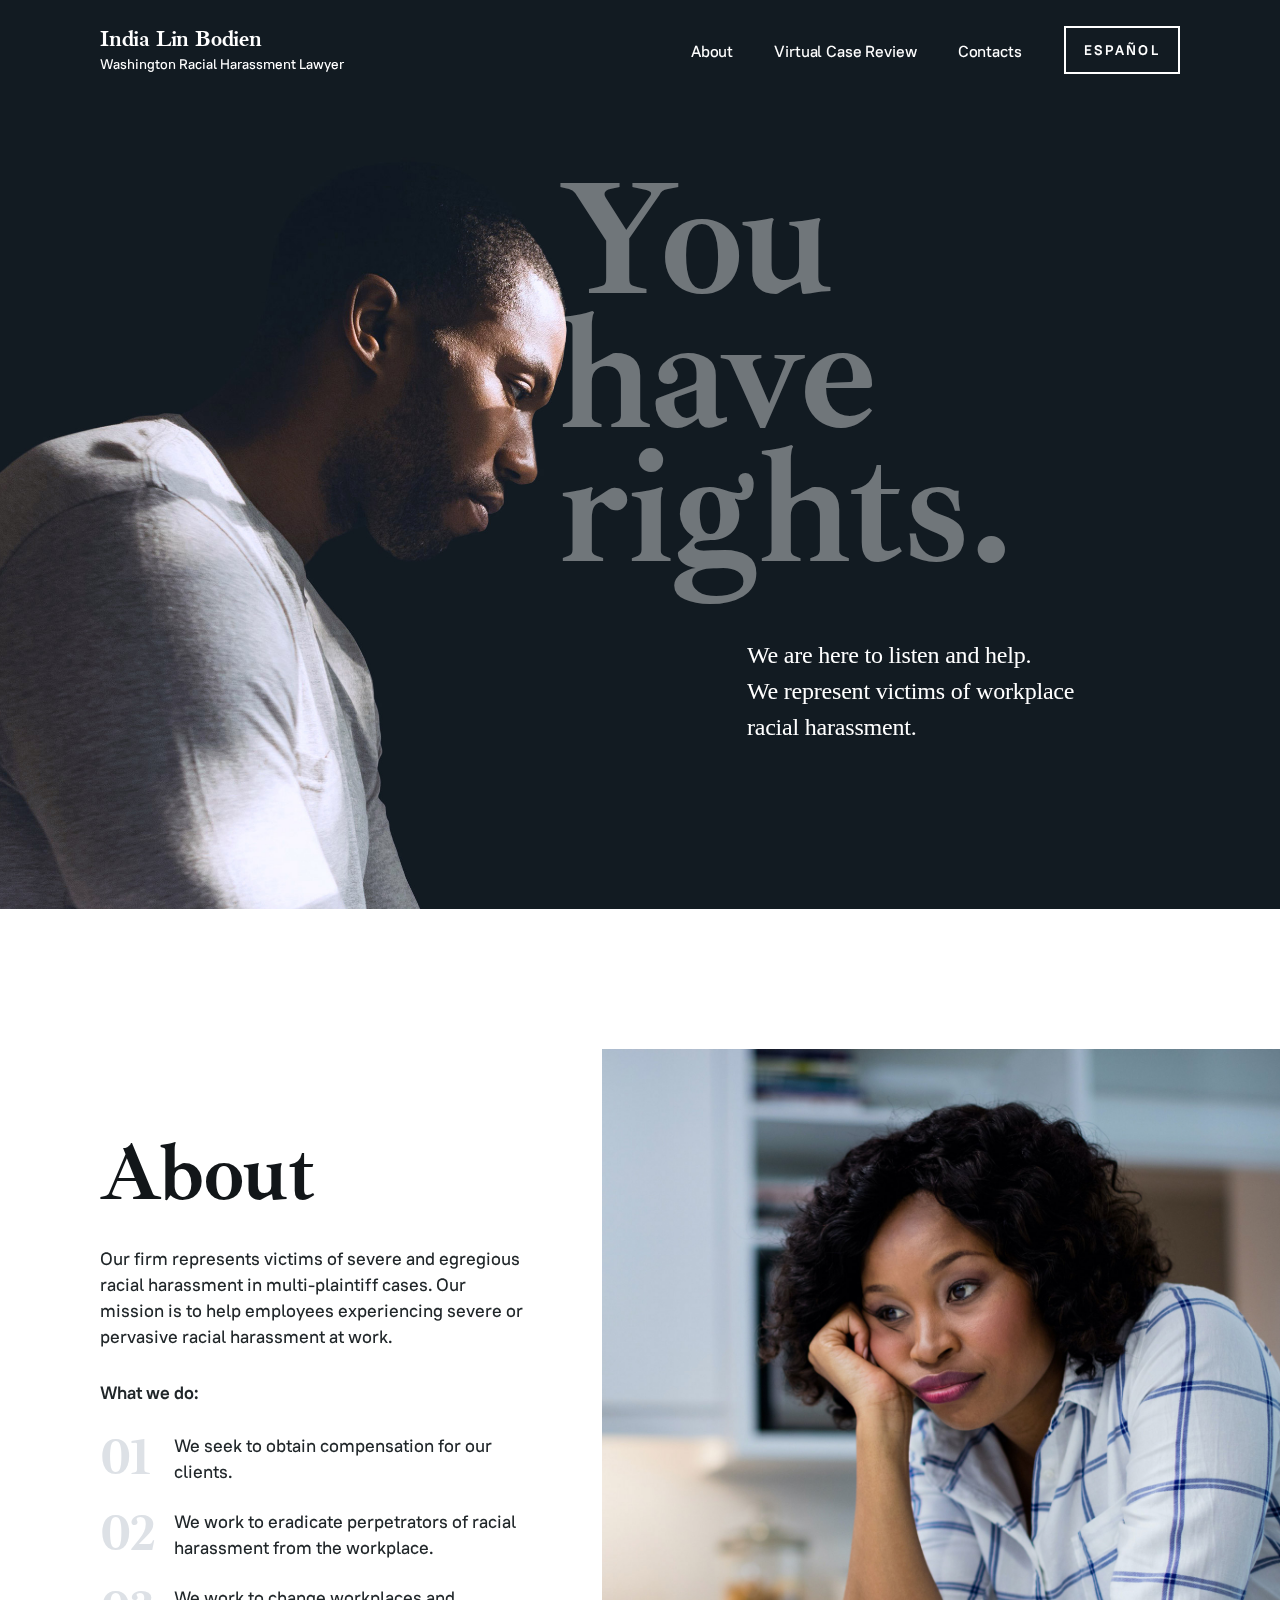
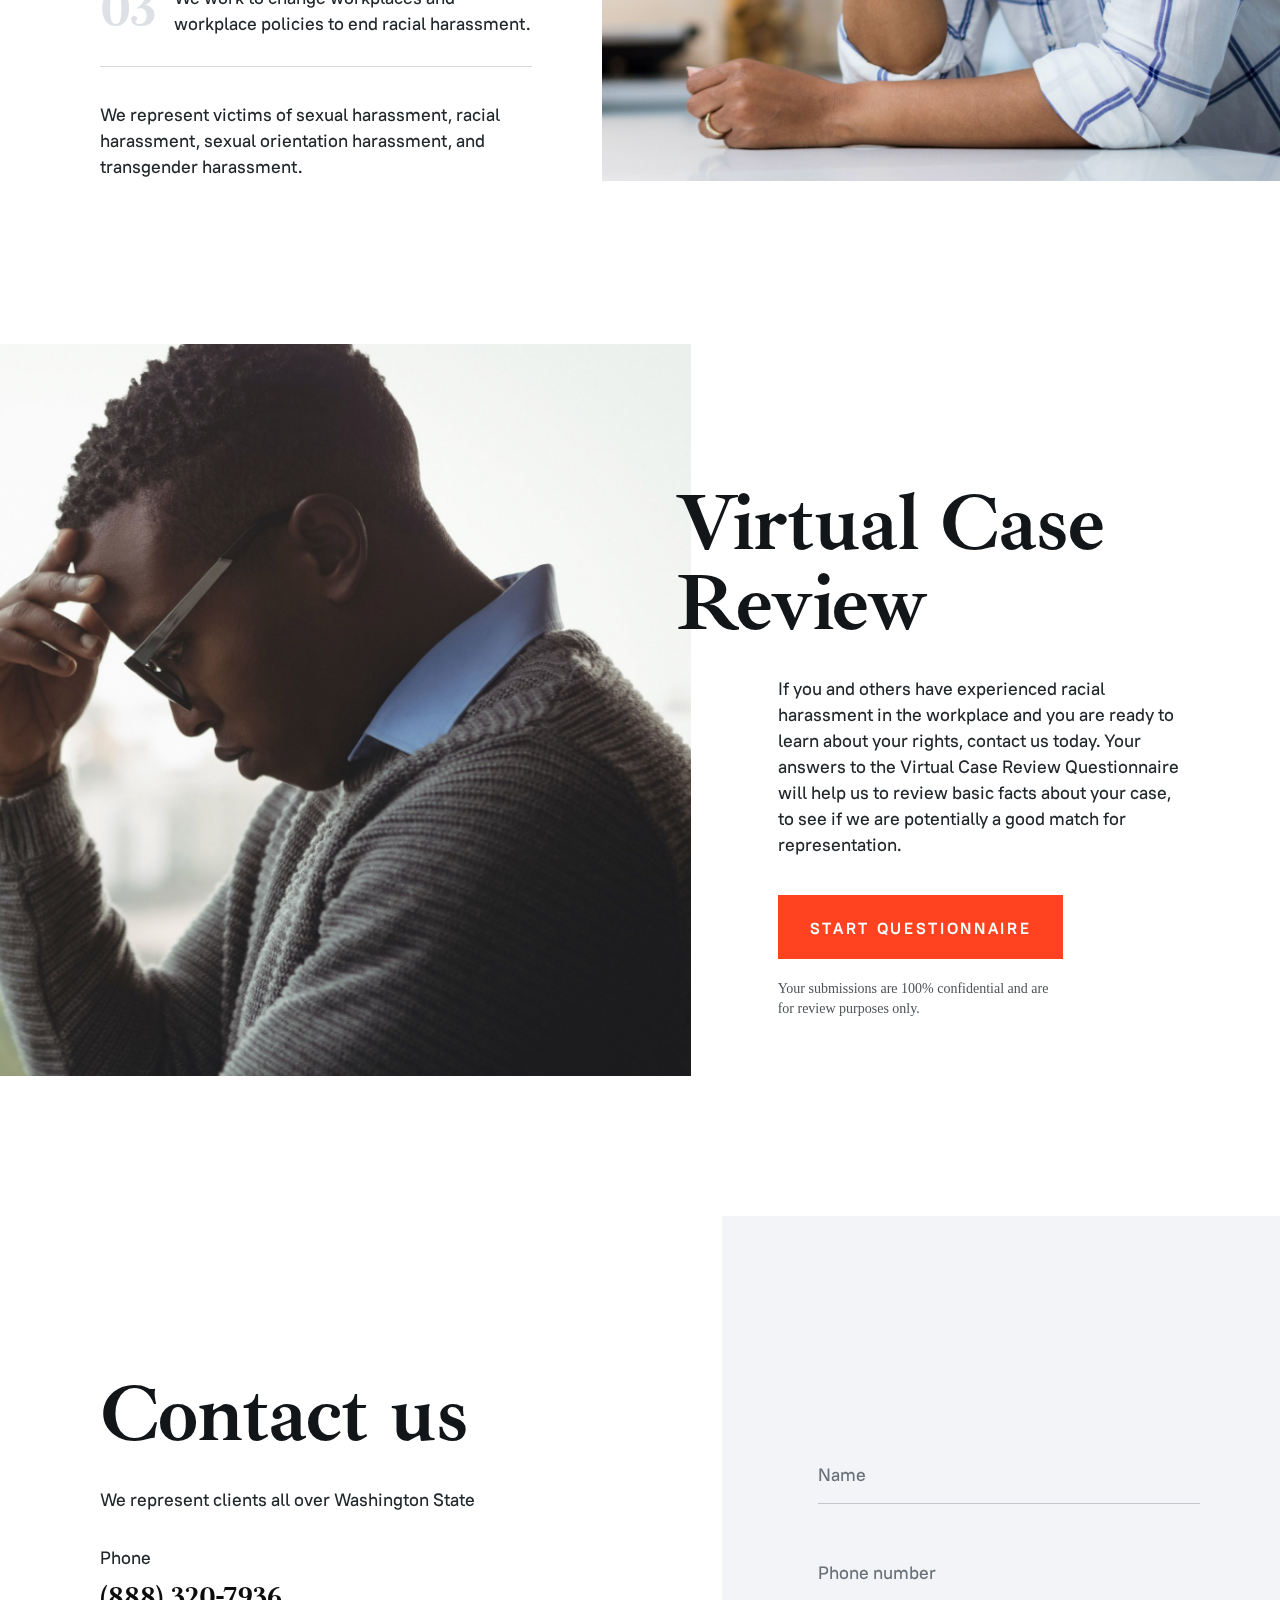
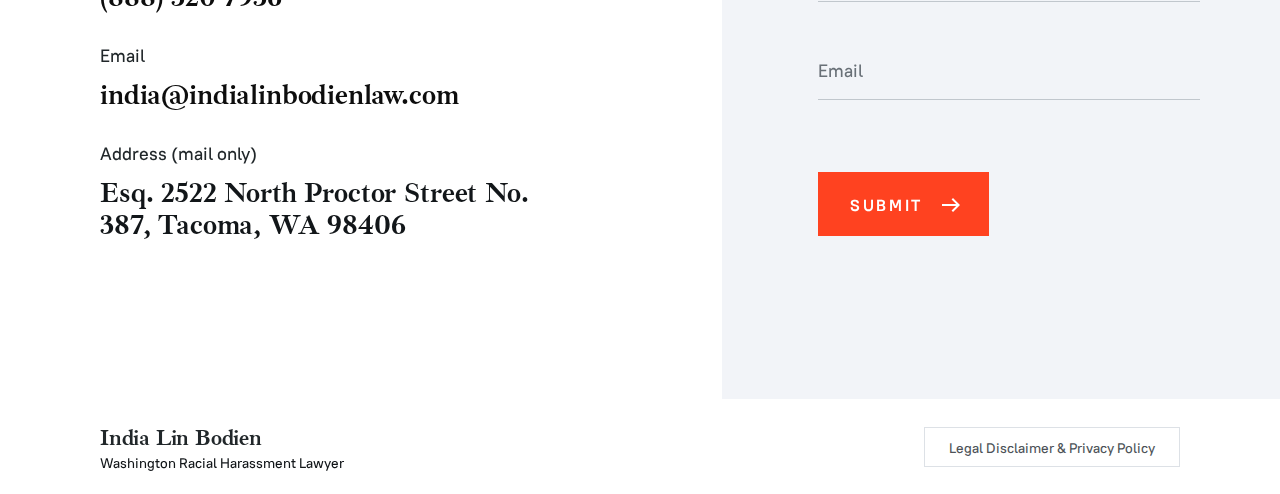
==== commit fab08791: "Updates about language" ====
--- a/index.html
+++ b/index.html
@@ -6,7 +6,7 @@
 	<meta name="description" content="Racial Harassment Lawyer Washington State">
 	<link rel="shortcut icon" href="favicon.png" type="image/x-icon">
 	<title>Racial Harassment</title>
-	<link rel="stylesheet" href="/css/all.css" media="all"/>
+	<link rel="stylesheet" href="css/all.css" media="all"/>
 </head>
 <body>
 <!--wrapper  start -->
@@ -46,16 +46,16 @@
 				</div>
 				<div id="about" class="holder">
 					<div class="hold-img">
-						<img src="/images/image4.jpg" alt="image" />
+						<img src="images/image4.jpg" alt="image" />
 					</div>
 					<div class="content">
 						<div class="text left">
 							<h2><span class="english">About</span><span class="spanish">Acerca De Nosotros</span></h2>
 							<strong class="caption">
-								<span class="english">Our firm represents victims of severe and egregious racial harassment in multi-plaintiff cases. Our mission is to help employees in racist work environments.</span>
+								<span class="english">Our firm represents victims of severe and egregious racial harassment in multi-plaintiff cases. Our mission is to help employees experiencing severe or pervasive racial harassment at work.</span>
 								<span class="spanish">Nuestra firma representa a víctimas de acoso racial severo y atroz en casos de múltiples demandantes. Nuestra misión es ayudar a los empleados en entornos laborales racialmente hostiles.</span>
 							</strong>
-							<h3><span class="english">What are we doing</span><span class="spanish">Que estamos haciendo</span></h3>
+							<h3><span class="english">What we do:</span><span class="spanish">Que estamos haciendo</span></h3>
 							<ul class="list">
 								<li>
 									<span class="number">01</span>
@@ -85,14 +85,14 @@
 							</p>
 						</div>
 						<div class="mobile-img">
-							<img src="/images/image4.jpg" alt="image" />
+							<img src="images/image4.jpg" alt="image" />
 						</div>
 					</div>
 
 				</div>
 				<div id="virtual" class="holder">
 					<div class="hold-img">
-						<img src="/images/image5.jpg" alt="image" />
+						<img src="images/image5.jpg" alt="image" />
 					</div>
 					<div class="content">
 						<div class="text right">
@@ -109,7 +109,7 @@
 							</div>
 						</div>
 						<div class="mobile-img">
-							<img src="/images/image5.jpg" alt="image" />
+							<img src="images/image5.jpg" alt="image" />
 						</div>
 					</div>
 				</div>
@@ -295,13 +295,13 @@
 
 			</div>
 			<div class="image-holder">
-				<img src="/images/image.jpg" alt="image" />
+				<img src="images/image.jpg" alt="image" />
 			</div>
 		</div>
 	</div>
-	<script src="/js/jquery-3.5.1.min.js"></script>
-	<script src="/js/jquery-ui.min.js"></script>
-	<script src="/js/main.js"></script>
+	<script src="js/jquery-3.5.1.min.js"></script>
+	<script src="js/jquery-ui.min.js"></script>
+	<script src="js/main.js"></script>
 </body>
 
 </html>
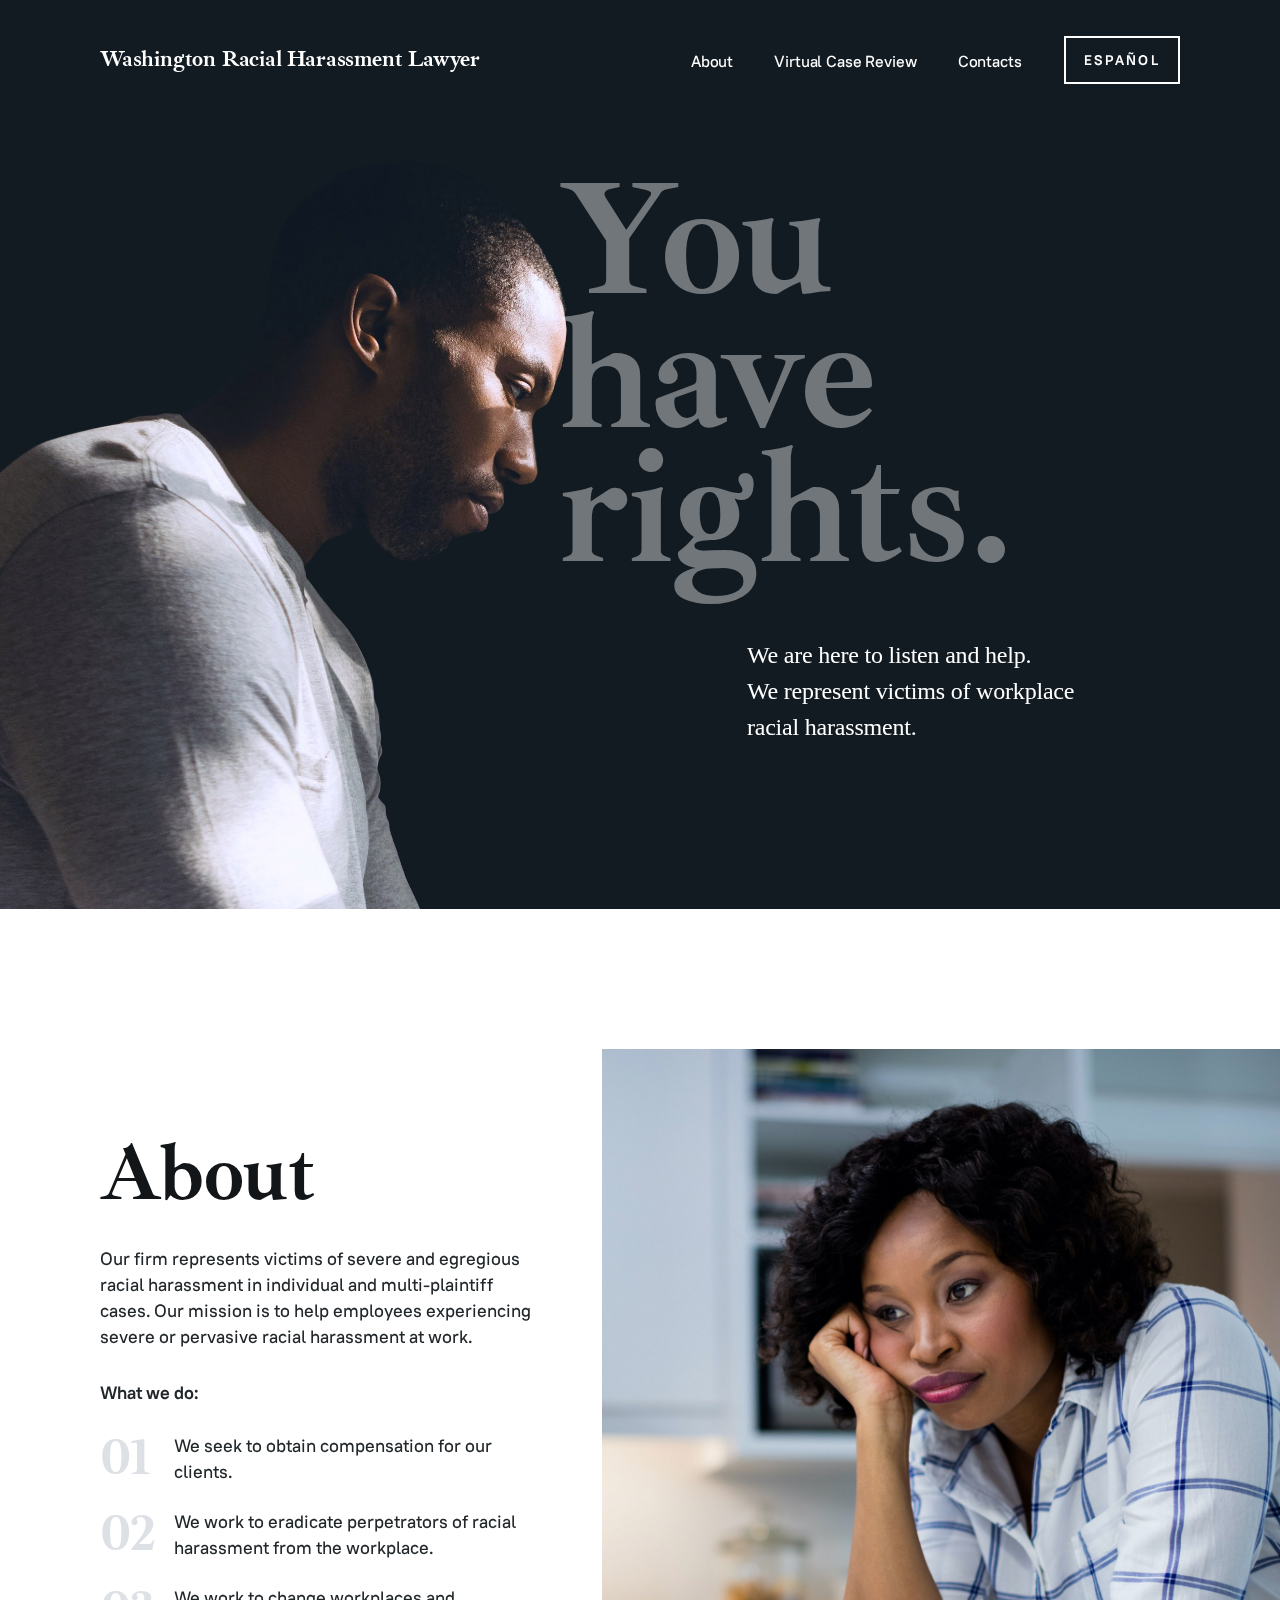
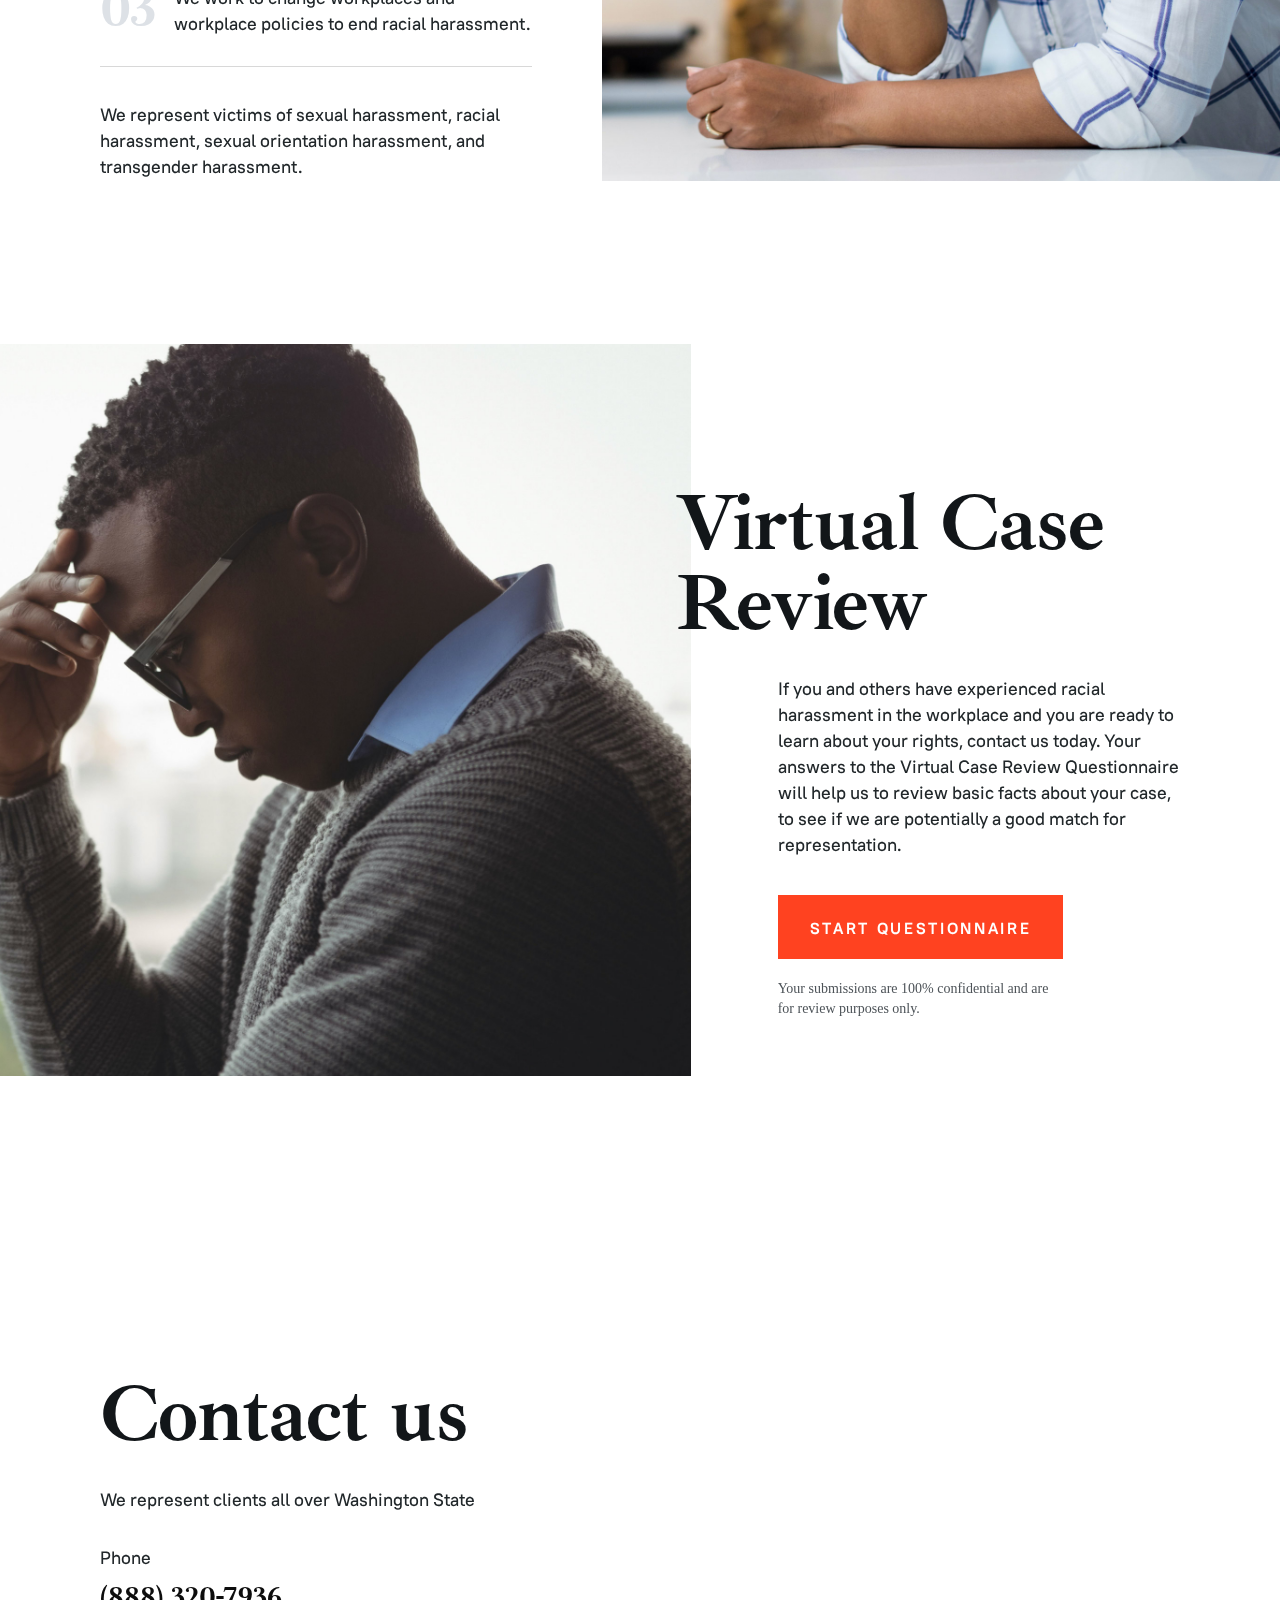
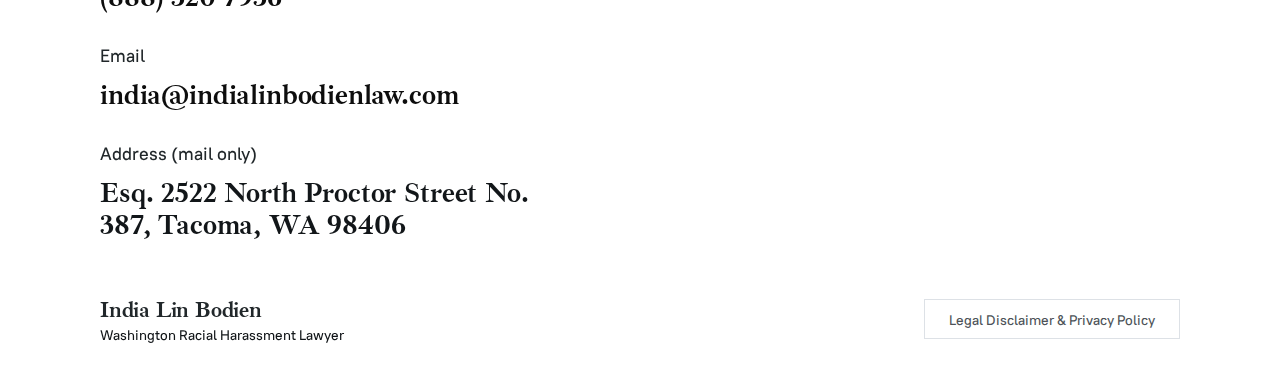
==== commit 3205a559: "Removes homepage contact form" ====
--- a/index.html
+++ b/index.html
@@ -15,17 +15,16 @@
 			<header id="header">
 				<div class="head-holder">
 					<strong class="logo">
-						<span class="caption"><span class="english">India Lin Bodien</span><span class="spanish">India Lin Bodien</span></span>
-						<span class="descript"><span class="english">Washington Racial Harassment Lawyer</span><span class="spanish">Abogada de Acoso Racial en Washington</span></span>
+						<span class="caption"><span class="english">Washington Racial Harassment Lawyer</span></span>
 					</strong>
 					<nav id="nav" class="nav">
 						<div class="mobile-holder">
 							<a href="#" class="link-open"><span></span><span></span><span></span></a>
 							<ul class="menu">
-								<li><a href="#" data-id="#about" class="scroll-to"><span class="english">About</span><span class="spanish">Acerca De Nosotros</span></a></li>
-								<li><a data-id="#virtual" class="scroll-to" href="#"><span class="english">Virtual Case Review</span><span class="spanish">Revisión de caso virtual</span></a></li>
-								<li><a data-id="#contact" class="scroll-to" href="#"><span class="english">Contacts</span><span class="spanish">Contactos</span></a></li>
-								<li class="has-btn"><a class="btn" href="#"><span><span class="english">Español</span><span class="spanish">English</span></span></a></li>
+								<li><a href="#" data-id="#about" class="scroll-to"><span class="english">About</span></a></li>
+								<li><a data-id="#virtual" class="scroll-to" href="#"><span class="english">Virtual Case Review</span></a></li>
+								<li><a data-id="#contact" class="scroll-to" href="#"><span class="english">Contacts</span></a></li>
+								<li class="has-btn"><a class="btn" href="/espanol"><span><span class="english">Español</span></span></a></li>
 							</ul>
 						</div>
 					</nav>
@@ -35,10 +34,10 @@
 				<div id="intro" class="holder radical">
 					<div class="content">
 						<div class="text right">
-							<h1><span class="english">You have rights.</span><span class="spanish">Tu tienes derechos.</span></h1>
+							<h1><span class="english">You have rights.</span></h1>
 							<strong class="caption">
 								<span class="english">We are here to listen and help. <br /> We represent victims of workplace racial harassment.</span>
-								<span class="spanish">Estamos aqui para escucharte y ayudarte.  <br /> Representamos a victimas de acoso racial en el lugar de trabajo.</span>
+
 							</strong>
 						</div>
 					</div>
@@ -50,38 +49,38 @@
 					</div>
 					<div class="content">
 						<div class="text left">
-							<h2><span class="english">About</span><span class="spanish">Acerca De Nosotros</span></h2>
+							<h2><span class="english">About</span></h2>
 							<strong class="caption">
-								<span class="english">Our firm represents victims of severe and egregious racial harassment in multi-plaintiff cases. Our mission is to help employees experiencing severe or pervasive racial harassment at work.</span>
-								<span class="spanish">Nuestra firma representa a víctimas de acoso racial severo y atroz en casos de múltiples demandantes. Nuestra misión es ayudar a los empleados en entornos laborales racialmente hostiles.</span>
+								<span class="english">Our firm represents victims of severe and egregious racial harassment in individual and multi-plaintiff cases. Our mission is to help employees experiencing severe or pervasive racial harassment at work.</span>
+
 							</strong>
-							<h3><span class="english">What we do:</span><span class="spanish">Que estamos haciendo</span></h3>
+							<h3><span class="english">What we do:</span></h3>
 							<ul class="list">
 								<li>
 									<span class="number">01</span>
 									<span class="inner-text">
 										<span class="english">We seek to obtain compensation for our clients.</span>
-										<span class="spanish">Buscamos obtener compensación para nuestros clientes.</span>
+
 									</span>
 								</li>
 								<li>
 									<span class="number">02</span>
 									<span class="inner-text">
 										<span class="english">We work to eradicate perpetrators of racial harassment from the workplace. </span>
-										<span class="spanish">Trabaamos para erradicar a los autores de acoso sexual del lugar de trabajo.</span>
+
 									</span>
 								</li>
 								<li>
 									<span class="number">03</span>
 									<span class="inner-text">
 										<span class="english">We work to change workplaces and workplace policies to end racial harassment.</span>
-										<span class="spanish">Representamos a víctimas de acoso sexual, acoso racial, acoso por orientación sexual y acoso transgénero</span>
+
 									</span>
 								</li>
 							</ul>
 							<p>
 								<span class="english">We represent victims of sexual harassment, racial harassment, sexual orientation harassment, and transgender harassment.</span>
-								<span class="spanish">Representamos a víctimas de acoso sexual, acoso racial, acoso por orientación sexual y acoso transgénero. </span>
+
 							</p>
 						</div>
 						<div class="mobile-img">
@@ -96,15 +95,15 @@
 					</div>
 					<div class="content">
 						<div class="text right">
-							<h2><span class="english">Virtual Case Review</span><span class="spanish">Revisión de caso virtual</span></h2>
+							<h2><span class="english">Virtual Case Review</span></h2>
 							<div class="virtual-text">
 								<strong class="caption">
 									<span class="english">If you and others have experienced racial harassment in the workplace and you are ready to learn about your rights, contact us today. Your answers to the Virtual Case Review Questionnaire will help us to review basic facts about your case, to see if we are potentially a good match for representation.</span>
-									<span class="spanish">Si usted y otras personas han experimentado acoso racial en el lugar de trabajo y está listo para conocer sus derechos, contáctenos hoy. Sus respuestas al Cuestionario de revisión de caso virtual nos ayudarán a revisar los hechos básicos sobre su caso, para ver si somos potencialmente una buena opción para la representación.</span>
+
 								</strong>
 								<div class="hold-btn">
-									<a href="#form-steps" class="btn-red modal-link"><span><span class="english">start Questionnaire</span><span class="spanish">Empezar Cuestionario</span></span></a>
-									<span class="btn-caption"><span class="english">Your submissions are 100% confidential and are <br /> for review purposes only.</span> <span  class="spanish">Sus envíos son 100% confidenciales y son <br /> solo para fines de revision.</span></span>
+									<a href="#form-steps" class="btn-red modal-link"><span><span class="english">start Questionnaire</span></span></a>
+									<span class="btn-caption"><span class="english">Your submissions are 100% confidential and are <br /> for review purposes only.</span> </span>
 								</div>
 							</div>
 						</div>
@@ -114,43 +113,16 @@
 					</div>
 				</div>
 				<div id="contact" class="holder">
-					<div class="hold-img">
-						<div class="form-block">
-							<div class="content">
-								<div id="form-block" class="form-holder">
-									<form action="connection/connection.php" class="form">
-										<fieldset>
-											<div class="form-group">
-												<input type="text" required  id="Name" name="Name" class="text-input" value="" />
-												<label for="Name"><span class="english">Name</span><span class="spanish">Nombre</span></label>
-											</div>
-											<div class="form-group">
-												<input type="text" required  id="Phone" name="Phone" class="text-input" value="" />
-												<label for="Phone"><span class="english">Phone number</span><span class="spanish">Número de teléfono</span></label>
-											</div>
-											<div class="form-group">
-												<input type="email" required  autocomplete="off" id="Email" name="Email" class="text-input" value="" />
-												<label for="Email"><span class="english">Email</span><span class="spanish">Email</span></label>
-											</div>
-											<div class="hold-box">
-												<button class="btn-red" type="submit"><span><span class="english">Submit</span><span class="spanish">Enviar</span></span></button>
-											</div>
-										</fieldset>
-									</form>
-								</div>
-							</div>
-						</div>
-					</div>
 					<div class="content">
 						<div class="text left">
-							<h2><span class="english">Contact us</span><span class="spanish">Contáctanos</span></h2>
-							<strong class="caption">We represent clients all over Washington State </strong>
+							<h2><span class="english">Contact us</span></h2>
+							<strong class="caption"><span class="english">We represent clients all over Washington State</span></strong>
 							<dl>
-								<dt><span class="english">Phone</span><span class="spanish">Telefono</span></dt>
+								<dt><span class="english">Phone</span></dt>
 								<dd><a class="custom-link" href="tel:(888) 320-7936">(888) 320-7936</a></dd>
-								<dt><span class="english">Email</span><span class="spanish">Contáctanos</span></dt>
+								<dt><span class="english">Email</span></dt>
 								<dd><a class="custom-link" href="mailto:&#105;&#110;&#100;&#105;&#097;&#064;&#105;&#110;&#100;&#105;&#097;&#108;&#105;&#110;&#098;&#111;&#100;&#105;&#101;&#110;&#108;&#097;&#119;&#046;&#099;&#111;&#109;">&#105;&#110;&#100;&#105;&#097;&#064;&#105;&#110;&#100;&#105;&#097;&#108;&#105;&#110;&#098;&#111;&#100;&#105;&#101;&#110;&#108;&#097;&#119;&#046;&#099;&#111;&#109;</a></dd>
-								<dt><span class="english">Address (mail only)</span><span class="spanish">Direccion (solo correo)</span></dt>
+								<dt><span class="english">Address (mail only)</span></dt>
 								<dd>Esq. 2522 North Proctor Street No. 387, Tacoma, WA 98406</dd>
 							</dl>
 						</div>
@@ -158,22 +130,26 @@
 							<div  class="form-block">
 								<div class="content">
 									<div id="form-block" class="form-holder">
-										<form action="connection/connection.php" class="form">
+                    <form
+                      action="https://usebasin.com/f/71a1623e7d02"
+                      class="form"
+                      method="POST"
+                    >
 											<fieldset>
 												<div class="form-group">
 													<input type="text" required  id="Name" name="Name" class="text-input" value="" />
-													<label for="Name"><span class="english">Name</span><span class="spanish">Nombre</span></label>
+													<label for="Name"><span class="english">Name</span></label>
 												</div>
 												<div class="form-group">
 													<input type="text" required  id="Phone" name="Phone" class="text-input" value="" />
-													<label for="Phone"><span class="english">Phone number</span><span class="spanish">Número de teléfono</span></label>
+													<label for="Phone"><span class="english">Phone number</span></label>
 												</div>
 												<div class="form-group">
 													<input type="email" required  autocomplete="off" id="Email" name="Email" class="text-input" value="" />
-													<label for="Email"><span class="english">Email</span><span class="spanish">Email</span></label>
+													<label for="Email"><span class="english">Email</span></label>
 												</div>
 												<div class="hold-box">
-													<button class="btn-red" type="submit"><span><span class="english">Submit</span><span class="spanish">Enviar</span></span></button>
+													<button class="btn-red" type="submit"><span><span class="english">Submit</span></span></button>
 												</div>
 											</fieldset>
 										</form>
@@ -188,11 +164,11 @@
 		<footer id="footer">
 			<div class="footer-holder">
 				<strong class="logo">
-					<span class="caption"><span class="english">India Lin Bodien</span><span class="spanish">India Lin Bodien</span></span>
-					<span class="descript"><span class="english">Washington Racial Harassment Lawyer</span><span class="spanish">Abogada de Acoso Racial en Washington</span></span>
+					<span class="caption"><span class="english">India Lin Bodien</span></span>
+					<span class="descript"><span class="english">Washington Racial Harassment Lawyer</span></span>
 				</strong>
 				<div class="btn-holder">
-					<a href="disclaimer.html" target="_blank" class="btn-footer"><span><span class="english">Legal Disclaimer &amp; Privacy Policy</span><span class="spanish">Aviso Legal & Politica de Privacidad</span></span></a>
+					<a href="disclaimer.html" target="_blank" class="btn-footer"><span><span class="english">Legal Disclaimer &amp; Privacy Policy</span></span></a>
 				</div>
 			</div>
 		</footer>
@@ -203,10 +179,14 @@
 		<div class="holder-modal">
 			<div class="form-block">
 				<div class="form-holder">
-					<form action="connection/connection.php"  class="form">
+                    <form
+                      action="https://usebasin.com/f/71a1623e7d02"
+                      class="form"
+                      method="POST"
+                    >
 						<fieldset>
 							<div class="head">
-								<h3><span class="english">Virtual Case Review</span><span class="spanish">Revisión de caso virtual</span></h3>
+								<h3><span class="english">Virtual Case Review</span></h3>
 								<span class="number-step">
 									<span class="current">1</span>of<span class="total">3</span>
 								</span>
@@ -215,14 +195,14 @@
 								<li class="active" >
 									<div class="form-group">
 										<input type="text" required  id="nameEmployer" name="nameEmployer" class="text-input" value="" />
-										<label for="nameEmployer"><span class="english">Name of employer</span><span class="spanish">Nombre del empleador</span></label>
+										<label for="nameEmployer"><span class="english">Name of employer</span></label>
 									</div>
 									<div class="form-group">
 										<input type="number" min="1" max="100" required  id="number-of-victims" name="number-of-victims" class="text-input" value="" />
-										<label for="number-of-victims"><span class="english">Number of victims</span><span class="spanish">Numero de victimas</span></label>
+										<label for="number-of-victims"><span class="english">Number of victims</span></label>
 									</div>
 									<div class="form-wrap date">
-										<strong class="title"><span class="english">Period of harassment</span><span class="spanish">Periodo de acoso</span></strong>
+										<strong class="title"><span class="english">Period of harassment</span></strong>
 										<div class="hold-box ">
 											<div class="form-group">
 												<input type="text" readonly  id="date-from" name="Period-from" class="text-input date-picker" value="" />
@@ -237,35 +217,35 @@
 								</li>
 								<li>
 									<div class="form-wrap">
-										<strong class="title"><span class="english">Are there witnesses?</span><span class="spanish">Hay testigos?</span></strong>
+										<strong class="title"><span class="english">Are there witnesses?</span></strong>
 										<div class="hold-radio-box">
 											<div class="hold-radio first">
 												<input type="radio" required name="witnesses" id="witnesses" />
-												<label for="witnesses"><span class="english">Yes</span><span class="spanish">Si</span></label>
+												<label for="witnesses"><span class="english">Yes</span></label>
 											</div>
 											<div class="hold-radio">
 												<input type="radio" required name="witnesses" id="witnesses1" />
-												<label for="witnesses1"><span class="english">No</span><span class="spanish">No</span></label>
+												<label for="witnesses1"><span class="english">No</span></label>
 											</div>
 										</div>
 									</div>
 									<div class="form-wrap">
-										<strong class="title"><span class="english">Was a complaint made to management about harassment?</span><span class="spanish">Fue presentada una queja a la gerencia sobre el acoso?</span></strong>
+										<strong class="title"><span class="english">Was a complaint made to management about harassment?</span></strong>
 										<div class="hold-radio-box">
 											<div class="hold-radio first">
 												<input type="radio" required name="harassment" id="harassment" />
-												<label for="harassment"><span class="english">Yes</span><span class="spanish">Si</span></label>
+												<label for="harassment"><span class="english">Yes</span></label>
 											</div>
 											<div class="hold-radio">
 												<input type="radio" required name="harassment" id="harassment1" />
-												<label for="harassment1"><span class="english">No</span><span class="spanish">No</span></label>
+												<label for="harassment1"><span class="english">No</span></label>
 											</div>
 										</div>
 									</div>
 									<div class="form-text">
 										<div class="form-group">
 											<textarea maxlength="256" id="textarea" class="text-input"  name="Summary" cols="1" rows="1"></textarea>
-											<label for="textarea"><span class="english">Summary of case</span><span class="spanish">Resumen del Caso</span></label>
+											<label for="textarea"><span class="english">Summary of case</span></label>
 										</div>
 										<span class="count-symbols"><span class="number">0</span>/<span class="total">256</span></span>
 									</div>
@@ -273,15 +253,15 @@
 								<li class=" last">
 									<div class="form-group">
 										<input type="text" required  id="modalName" name="Name" class="text-input" value="" />
-										<label for="modalName"><span class="english">Your name</span><span class="spanish">Su nombre</span></label>
+										<label for="modalName"><span class="english">Your name</span></label>
 									</div>
 									<div class="form-group">
 										<input type="text" required  id="modalPhone" name="Phone" class="text-input" value="" />
-										<label for="modalPhone"><span class="english">Your phone number</span><span class="spanish">Su número de teléfono</span></label>
+										<label for="modalPhone"><span class="english">Your phone number</span></label>
 									</div>
 									<div class="form-group">
 										<input type="email" required autocomplete="off" id="modalEmail" name="Email" class="text-input" value="" />
-										<label for="modalEmail"><span class="english">Your Email</span><span class="spanish">Su email</span></label>
+										<label for="modalEmail"><span class="english">Your Email</span></label>
 									</div>
 								</li>
 							</ul>
--- a/css/all.css
+++ b/css/all.css
@@ -1,8 +1,8 @@
 @font-face {
 	font-family:'Conv_PT_Medium';
 	src: url('../fonts/PT Root UI_Medium.eot');
-	src: url('../fonts/PT Root UI_Medium.woff') format('woff'), 
-		url('../fonts/PT Root UI_Medium.ttf') format('truetype'), 
+	src: url('../fonts/PT Root UI_Medium.woff') format('woff'),
+		url('../fonts/PT Root UI_Medium.ttf') format('truetype'),
 		url('../fonts/PT Root UI_Medium.svg') format('svg');
 	font-weight: normal;
 	font-style: normal;
@@ -10,8 +10,8 @@
 @font-face {
 	font-family: 'Conv_PT_Bold';
 	src: url('../fonts/PT Root UI_Bold.eot');
-	src: url('../fonts/PT Root UI_Bold.woff') format('woff'), 
-	url('../fonts/PT Root UI_Bold.ttf') format('truetype'), 
+	src: url('../fonts/PT Root UI_Bold.woff') format('woff'),
+	url('../fonts/PT Root UI_Bold.ttf') format('truetype'),
 	url('../fonts/PT Root UI_Bold.svg') format('svg');
 	font-weight: normal;
 	font-style: normal;
@@ -86,7 +86,7 @@
 }
 a.link-custom:hover:after{
 	width:100%;
-} 
+}
 
 article, aside, details, figcaption, figure,
 footer, header, hgroup, menu, nav, section {
@@ -187,11 +187,14 @@
 	max-width:1080px;
 	margin:0 auto;
 	color: #FFFFFF;
-	padding:26px 0 ;
+  display: flex;
+  justify-content: space-between;
+  align-items: center;
+  height: 120px;
 }
 #header.sticky .head-holder,
 .disclaimer #header .head-holder{
-	padding:17px 0 0;
+  height: 80px;
 }
 .disclaimer #header .head-holder{
 	padding:17px 0;
@@ -235,7 +238,7 @@
 	width:auto;
 }
 .nav{
-	float:right;
+  margin-left: auto;
 }
 .nav .menu{
 	margin:0;@@ -265,7 +268,6 @@
 #header.sticky .nav .menu a,
 .disclaimer #header .nav .menu a{
 	color: #121619;
-	padding-bottom:30px;
 }
 .nav .menu a:after { 	content:"";
@@ -348,7 +350,7 @@
 }
 .nav .menu a.btn:focus:after{
 	display:none;
-	
+
 }
 .holder{
 	width:100%;
@@ -520,7 +522,7 @@
 	letter-spacing: 0;
 	line-height: 20px;
 	margin: 0 0 10px;
-	
+
 }
 .btn-red{
 	display:inline-block;@@ -904,7 +906,7 @@
 	width:100%;
 	overflow:hidden;
 	margin:0 0 28px;
-	
+
 }
 .btn-arrow{
 	height: 64px;
@@ -926,7 +928,7 @@
 	line-height: 32px;
 	font-family: "ibarra_real_novabold";
 	margin:0 0 10px;
-	
+
 }
 .modal .form-holder .hold-box .btn-red{
 	float:left;
@@ -942,7 +944,7 @@
 }
 .modal .form-holder .hold-box .btn-arrow{
 	float:left;
-	margin:0 16px 0 0 ;	
+	margin:0 16px 0 0 ;
 }
 .modal .head h3{
 	float:left;
@@ -1003,7 +1005,7 @@
 }
 .fader.active{
 	display:block;
-	
+
 }
 
 .modal .form-holder .hold-box{
@@ -1101,9 +1103,9 @@
 	display:block; 	clear:both;
 	position: absolute;
-	left: 20px; 
-	top: -20px; 
-	border: 10px solid transparent; 
+	left: 20px;
+	top: -20px;
+	border: 10px solid transparent;
 	border-bottom: 10px solid #fff; }
 .ui-datepicker.above:after {
@@ -1113,8 +1115,8 @@
 	position: absolute;
 	left: 20px;
 	top:auto;
-	bottom: -20px; 
-	border: 10px solid transparent; 
+	bottom: -20px;
+	border: 10px solid transparent;
 	border-top: 10px solid #fff;
 }
 .ui-datepicker-calendar{
@@ -1144,7 +1146,7 @@
 	text-align: center;
 	font-family:'Conv_PT_Medium';
 	font-weight:normal;
-	
+
 }
 .ui-datepicker-calendar td:hover .ui-state-default{
 	background-color: #F1F3F5;
@@ -1232,15 +1234,6 @@
 .ui-datepicker-calendar td.ui-state-disabled .ui-state-default{
 	color: rgba(18,22,25,0.4);
 }
-span.spanish{
-	display:none !important;
-}
-body.spanish span.spanish{
-	display:inline !important;
-}
-body.spanish span.english{
-	display:none !important;
-}
 @media(max-width: 1200px) {
 	.content{
 		padding:0 40px;
@@ -1358,7 +1351,7 @@
 		display:block;
 	}
 	#header.sticky .link-open{
-		
+
 		background: url(../images/menu-icon-sticker.svg) no-repeat 50% 50%;
 	}
 	#header.sticky .head-holder{
@@ -1368,7 +1361,7 @@
 @media(max-width: 910px) {
 	.modal{
 		width:auto;
-		
+
 	}
 	.modal.active{
 		margin:0 ;
@@ -1421,7 +1414,7 @@
 		display:block;
 	}
 	.content{
-		padding:0 16px; 
+		padding:0 16px;
 	}
 	#header .head-holder, .footer-holder{
 		padding-left: 16px;
@@ -1429,7 +1422,7 @@
 	}
 	#intro{
 		padding-top:150px;
-		padding-bottom:50px;	
+		padding-bottom:50px;
 	}
 	.content h1{
 		font-size:64px;@@ -1534,7 +1527,7 @@
 	.content dl dt{
 		margin:0 0 4px;
 	}
-	
+
 	.footer-holder .btn-footer{
 		display:block;
 		text-align:center;
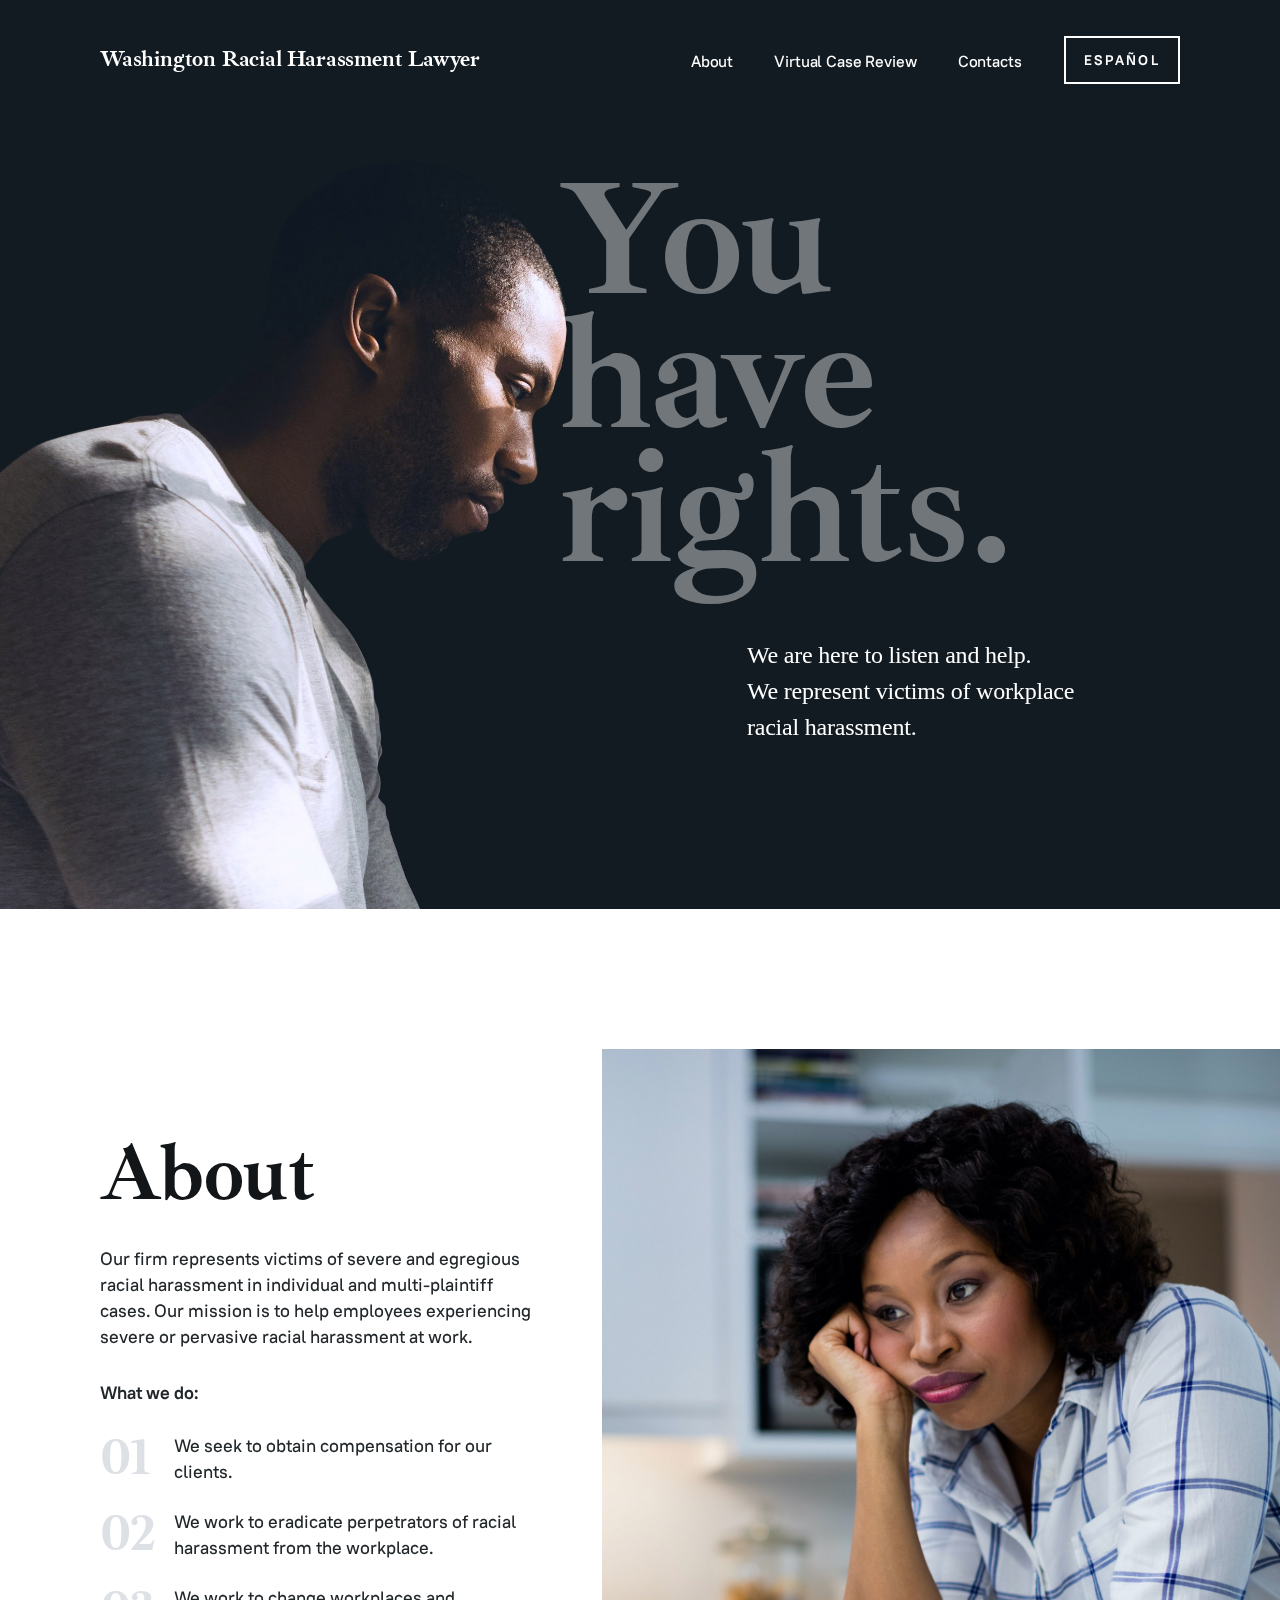
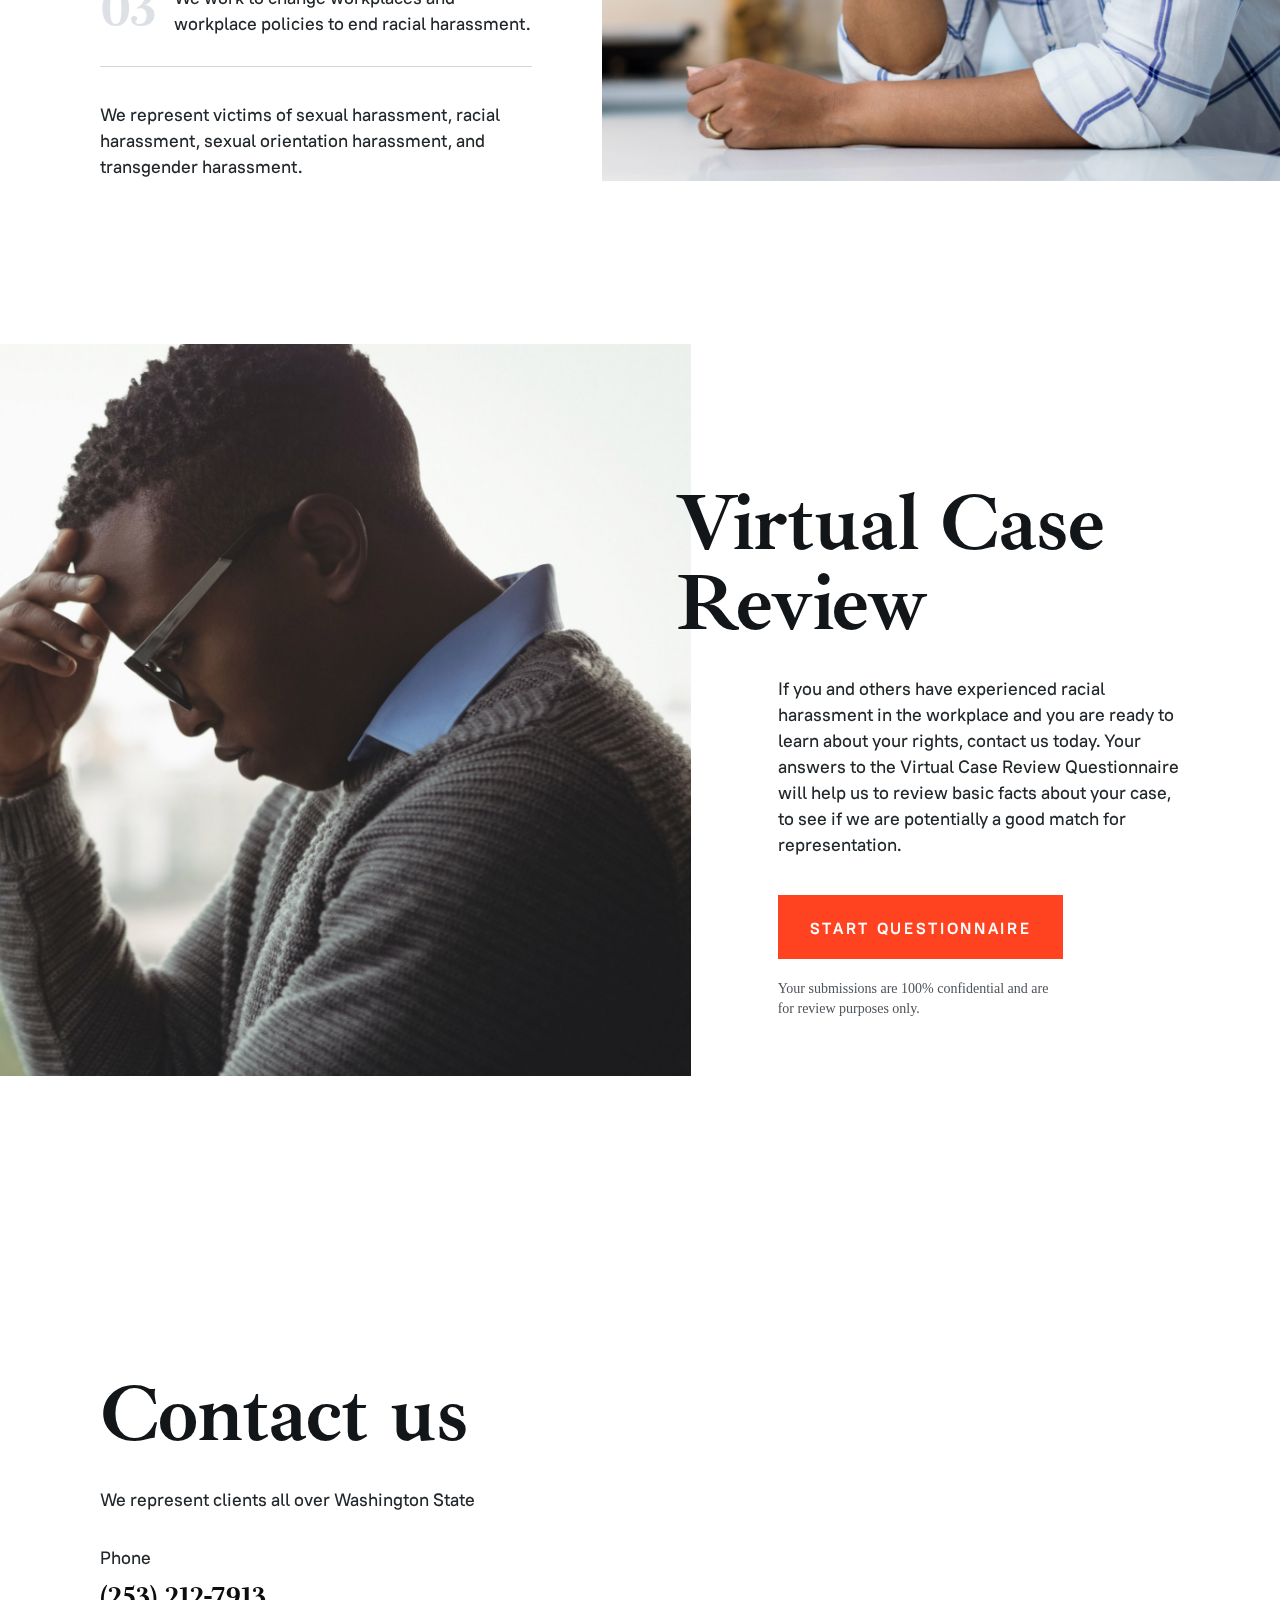
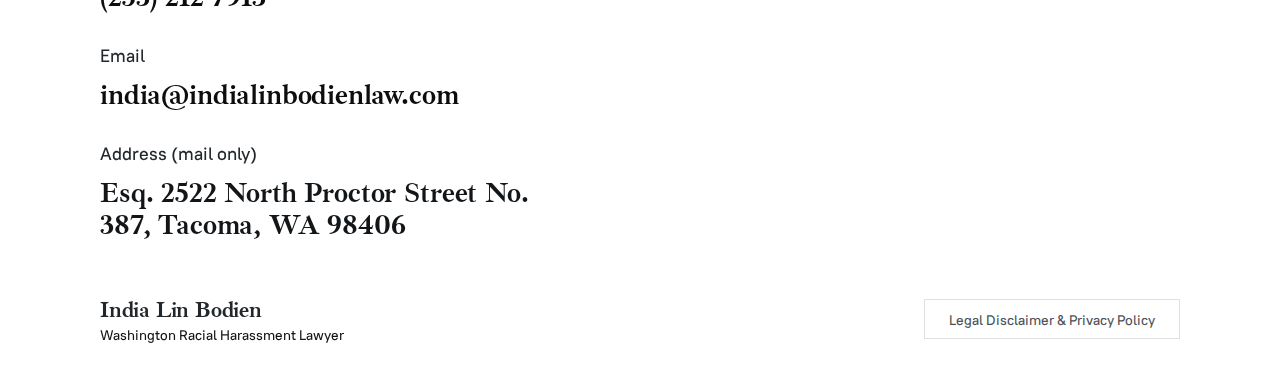
==== commit bdf1d267: "update phone number" ====
--- a/index.html
+++ b/index.html
@@ -119,7 +119,7 @@
 							<strong class="caption"><span class="english">We represent clients all over Washington State</span></strong>
 							<dl>
 								<dt><span class="english">Phone</span></dt>
-								<dd><a class="custom-link" href="tel:(888) 320-7936">(888) 320-7936</a></dd>
+								<dd><a class="custom-link" href="tel:(253) 212-7913">(253) 212-7913</a></dd>
 								<dt><span class="english">Email</span></dt>
 								<dd><a class="custom-link" href="mailto:&#105;&#110;&#100;&#105;&#097;&#064;&#105;&#110;&#100;&#105;&#097;&#108;&#105;&#110;&#098;&#111;&#100;&#105;&#101;&#110;&#108;&#097;&#119;&#046;&#099;&#111;&#109;">&#105;&#110;&#100;&#105;&#097;&#064;&#105;&#110;&#100;&#105;&#097;&#108;&#105;&#110;&#098;&#111;&#100;&#105;&#101;&#110;&#108;&#097;&#119;&#046;&#099;&#111;&#109;</a></dd>
 								<dt><span class="english">Address (mail only)</span></dt>
